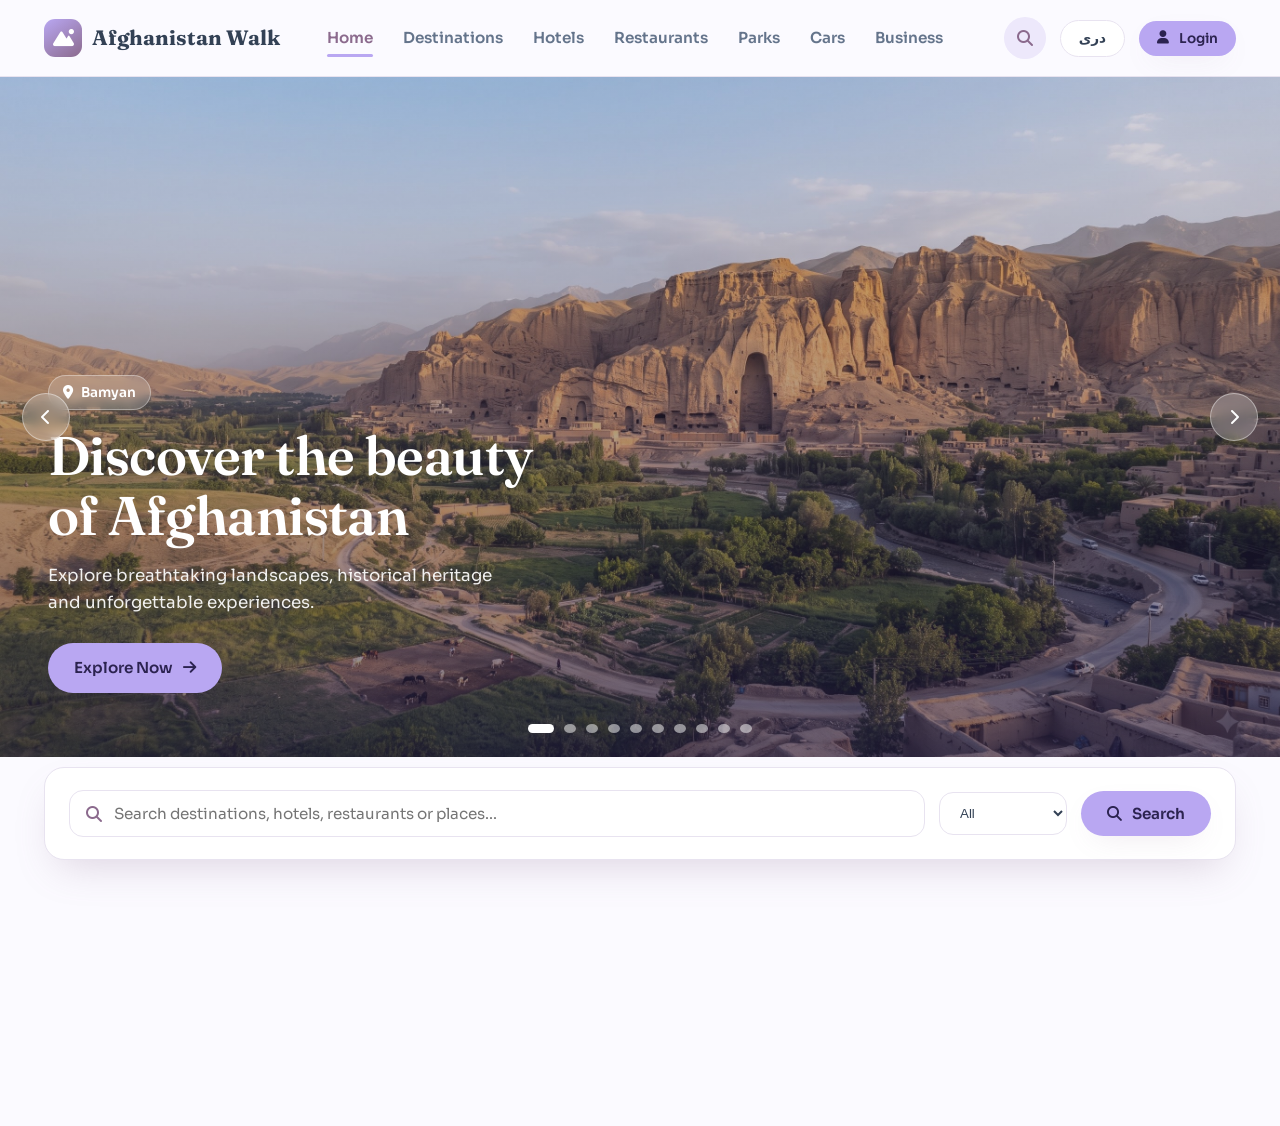
==== index.html @ 7107b3b7 "Add quick search section and styles for enhanced user experience" ====
<!DOCTYPE html>
<html lang="en">

<head>
  <meta charset="UTF-8">
  <meta name="viewport" content="width=device-width, initial-scale=1.0">
  <title>Afghanistan Walk | Discover Afghanistan Tourism</title>
  <meta name="description"
    content="Discover Afghanistan's tourist destinations, hotels, restaurants, parks, transportation and travel experiences with Afghanistan Walk.">
  <meta property="og:title" content="Afghanistan Walk | Discover Afghanistan Tourism">

  <link rel="preconnect" href="https://fonts.googleapis.com">

  <link
    href="https://fonts.googleapis.com/css2?family=Fraunces:opsz,wght@9..144,500;9..144,600;9..144,700&family=Sora:wght@400;500;600;700&display=swap"
    rel="stylesheet">
  <link rel="stylesheet" href="https://cdnjs.cloudflare.com/ajax/libs/font-awesome/6.5.1/css/all.min.css">
  <link rel="stylesheet" href="css/style.css">
  <link rel="stylesheet" href="css/quickSearch.css">
</head>

<body>
  <header id="navbar">
    <nav class="navbar">
      <div class="container">
        <a href="#hero-slider" class="brand"><span class="brand-mark"><i class="fa-solid fa-mountain-sun"></i></span>
          Afghanistan Walk</a>

        <ul class="nav-links">
          <li><a href="#hero-slider" class="active" data-i18n="nav_home">Home</a></li>
          <li><a href="destinations.html" data-i18n="nav_destinations">Destinations</a></li>
          <li><a href="#hotels" data-i18n="nav_hotels">Hotels</a></li>
          <li><a href="restaurants.html" data-i18n="nav_restaurants">Restaurants</a></li>
          <li><a href="parks.html" data-i18n="nav_parks">Parks</a></li>
          <li><a href="#cars" data-i18n="nav_cars">Cars</a></li>
          <li><a href="#business-registration" data-i18n="nav_business">Business</a></li>
        </ul>

        <div class="nav-actions">
          <div class="nav-search" data-nav-search>
            <div class="nav-search-field">
              <i class="fa-solid fa-magnifying-glass"></i>
              <input type="search" data-i18n-placeholder="search_placeholder"
                placeholder="Search destinations, hotels, restaurants or places...">
              <button class="nav-search-close" data-search-close aria-label="Close search"><i
                  class="fa-solid fa-xmark"></i></button>
            </div>
            <button class="icon-btn nav-search-icon-btn" data-search-open aria-label="Open search"><i
                class="fa-solid fa-magnifying-glass"></i></button>
          </div>

          <button class="btn btn-outline btn-sm" data-lang-toggle aria-label="Switch language">دری</button>

          <button class="btn btn-primary btn-sm login-btn" data-open-modal="login-modal"><i
              class="fa-solid fa-user"></i> <span data-i18n="login_btn">Login</span></button>

          <div class="user-chip" data-sidebar-toggle>
            <span class="avatar" data-user-avatar>B</span>
            <span data-user-name>Bashir</span>
            <i class="fa-solid fa-bars"></i>
          </div>

          <button class="icon-btn hamburger" id="mobile-menu-btn" aria-label="Open menu"><i
              class="fa-solid fa-bars"></i></button>
        </div>
      </div>
    </nav>

    <!-- Simple mobile nav panel -->
    <div id="mobile-menu" class="container" style="display:none;padding-bottom:16px;">
      <ul
        style="display:flex;flex-direction:column;gap:4px;background:var(--white);border:1px solid var(--border);border-radius:var(--radius-md);padding:10px;box-shadow:var(--shadow-soft);">
        <li><a href="#hero-slider" style="display:block;padding:10px 8px;font-weight:600;" data-i18n="nav_home">Home</a>
        </li>
        <li><a href="destinations.html" style="display:block;padding:10px 8px;font-weight:600;"
            data-i18n="nav_destinations">Destinations</a></li>
        <li><a href="#hotels" style="display:block;padding:10px 8px;font-weight:600;" data-i18n="nav_hotels">Hotels</a>
        </li>
        <li><a href="restaurants.html" style="display:block;padding:10px 8px;font-weight:600;"
            data-i18n="nav_restaurants">Restaurants</a></li>
        <li><a href="parks.html" style="display:block;padding:10px 8px;font-weight:600;" data-i18n="nav_parks">Parks</a>
        </li>
        <li><a href="#cars" style="display:block;padding:10px 8px;font-weight:600;" data-i18n="nav_cars">Cars</a></li>
        <li><a href="#business-registration" style="display:block;padding:10px 8px;font-weight:600;"
            data-i18n="nav_business">Business</a></li>
      </ul>
    </div>
  </header>
<div id="sidebar-mount"></div>
<button class="sidebar-toggle" data-sidebar-toggle aria-label="Open dashboard menu"><i class="fa-solid fa-bars"></i></button>

  <main>
    <!-- Hero Slider -->
    <section id="hero-slider" class="hero-slider" data-hero-slider aria-roledescription="carousel"
      aria-label="Afghanistan destinations">
      <div class="slider-track">

        <div class="slide is-active">
          <img src="assets/images/banner1.jpeg" alt="Bamyan valley and cliffs">
          <div class="slide-overlay"></div>
          <div class="slide-content">
            <span class="slide-location"><i class="fa-solid fa-location-dot"></i> <span
                data-i18n="slide_bamyan_loc">Bamyan</span></span>
            <h1 data-i18n="slide_bamyan_title">Discover the beauty of Afghanistan</h1>
            <p data-i18n="slide_bamyan_desc">Explore breathtaking landscapes, historical heritage and unforgettable
              experiences.</p>
            <a href="destinations.html" class="btn btn-primary"><span data-i18n="explore_now">Explore Now</span> <i
                class="fa-solid fa-arrow-right"></i></a>
          </div>
        </div>

        <div class="slide">
          <img src="assets/images/banner2.jpeg" alt="Band-e Amir lakes">
          <div class="slide-overlay"></div>
          <div class="slide-content">
            <span class="slide-location"><i class="fa-solid fa-location-dot"></i> <span
                data-i18n="slide_bandeamir_loc">Band-e Amir</span></span>
            <h1 data-i18n="slide_bandeamir_title">Turquoise lakes carved by nature</h1>
            <p data-i18n="slide_bandeamir_desc">Afghanistan's first national park, a chain of high-altitude lakes unlike
              anywhere else.</p>
            <a href="destinations.html" class="btn btn-primary"><span data-i18n="explore_now">Explore Now</span> <i
                class="fa-solid fa-arrow-right"></i></a>
          </div>
        </div>

        <div class="slide">
          <img src="assets/images/banner3.jpeg" alt="Panjshir valley">
          <div class="slide-overlay"></div>
          <div class="slide-content">
            <span class="slide-location"><i class="fa-solid fa-location-dot"></i> <span
                data-i18n="slide_panjshir_loc">Panjshir</span></span>
            <h1 data-i18n="slide_panjshir_title">Valleys carved between the peaks</h1>
            <p data-i18n="slide_panjshir_desc">Orchards, rivers and mountain villages beneath the Hindu Kush.</p>
            <a href="destinations.html" class="btn btn-primary"><span data-i18n="explore_now">Explore Now</span> <i
                class="fa-solid fa-arrow-right"></i></a>
          </div>
        </div>

        <div class="slide">
          <img src="https://picsum.photos/seed/slide-herat/1600/900" alt="Herat citadel">
          <div class="slide-overlay"></div>
          <div class="slide-content">
            <span class="slide-location"><i class="fa-solid fa-location-dot"></i> <span
                data-i18n="slide_herat_loc">Herat</span></span>
            <h1 data-i18n="slide_herat_title">Walk through 2,000 years of history</h1>
            <p data-i18n="slide_herat_desc">The Herat Citadel and old city streets tell stories of empires past.</p>
            <a href="destinations.html" class="btn btn-primary"><span data-i18n="explore_now">Explore Now</span> <i
                class="fa-solid fa-arrow-right"></i></a>
          </div>
        </div>

        <div class="slide">
          <img src="https://picsum.photos/seed/slide-balkh/1600/900" alt="Balkh landmarks">
          <div class="slide-overlay"></div>
          <div class="slide-content">
            <span class="slide-location"><i class="fa-solid fa-location-dot"></i> <span
                data-i18n="slide_balkh_loc">Balkh</span></span>
            <h1 data-i18n="slide_balkh_title">The mother of all cities</h1>
            <p data-i18n="slide_balkh_desc">Ancient ruins and the turquoise-tiled shrine of Mazar-i-Sharif.</p>
            <a href="destinations.html" class="btn btn-primary"><span data-i18n="explore_now">Explore Now</span> <i
                class="fa-solid fa-arrow-right"></i></a>
          </div>
        </div>

        <div class="slide">
          <img src="https://picsum.photos/seed/slide-wakhan/1600/900" alt="Wakhan corridor">
          <div class="slide-overlay"></div>
          <div class="slide-content">
            <span class="slide-location"><i class="fa-solid fa-location-dot"></i> <span
                data-i18n="slide_wakhan_loc">Wakhan</span></span>
            <h1 data-i18n="slide_wakhan_title">A frontier at the roof of the world</h1>
            <p data-i18n="slide_wakhan_desc">High-altitude wilderness, nomadic herders and glacier-fed rivers.</p>
            <a href="destinations.html" class="btn btn-primary"><span data-i18n="explore_now">Explore Now</span> <i
                class="fa-solid fa-arrow-right"></i></a>
          </div>
        </div>

        <div class="slide">
          <img src="https://picsum.photos/seed/slide-nuristan/1600/900" alt="Nuristan highlands">
          <div class="slide-overlay"></div>
          <div class="slide-content">
            <span class="slide-location"><i class="fa-solid fa-location-dot"></i> <span
                data-i18n="slide_nuristan_loc">Nuristan</span></span>
            <h1 data-i18n="slide_nuristan_title">Forested valleys, rarely seen</h1>
            <p data-i18n="slide_nuristan_desc">Carved wooden villages tucked into some of the country's greenest
              terrain.</p>
            <a href="destinations.html" class="btn btn-primary"><span data-i18n="explore_now">Explore Now</span> <i
                class="fa-solid fa-arrow-right"></i></a>
          </div>
        </div>

        <div class="slide">
          <img src="https://picsum.photos/seed/slide-badakhshan/1600/900" alt="Badakhshan mountains">
          <div class="slide-overlay"></div>
          <div class="slide-content">
            <span class="slide-location"><i class="fa-solid fa-location-dot"></i> <span
                data-i18n="slide_badakhshan_loc">Badakhshan</span></span>
            <h1 data-i18n="slide_badakhshan_title">Where the Pamir mountains begin</h1>
            <p data-i18n="slide_badakhshan_desc">Remote peaks, lapis mines and some of Central Asia's highest passes.
            </p>
            <a href="destinations.html" class="btn btn-primary"><span data-i18n="explore_now">Explore Now</span> <i
                class="fa-solid fa-arrow-right"></i></a>
          </div>
        </div>

        <div class="slide">
          <img src="https://picsum.photos/seed/slide-kabul/1600/900" alt="Kabul cityscape">
          <div class="slide-overlay"></div>
          <div class="slide-content">
            <span class="slide-location"><i class="fa-solid fa-location-dot"></i> <span
                data-i18n="slide_kabul_loc">Kabul</span></span>
            <h1 data-i18n="slide_kabul_title">A capital of markets and mountains</h1>
            <p data-i18n="slide_kabul_desc">Historic gardens, bustling bazaars and a skyline framed by peaks.</p>
            <a href="destinations.html" class="btn btn-primary"><span data-i18n="explore_now">Explore Now</span> <i
                class="fa-solid fa-arrow-right"></i></a>
          </div>
        </div>

        <div class="slide">
          <img src="https://picsum.photos/seed/slide-ghazni/1600/900" alt="Ghazni minarets">
          <div class="slide-overlay"></div>
          <div class="slide-content">
            <span class="slide-location"><i class="fa-solid fa-location-dot"></i> <span
                data-i18n="slide_ghazni_loc">Ghazni</span></span>
            <h1 data-i18n="slide_ghazni_title">Twin minarets of a former empire</h1>
            <p data-i18n="slide_ghazni_desc">Once a capital of learning and trade along the old Silk Road.</p>
            <a href="destinations.html" class="btn btn-primary"><span data-i18n="explore_now">Explore Now</span> <i
                class="fa-solid fa-arrow-right"></i></a>
          </div>
        </div>

      </div>

      <div class="slider-controls">
        <button class="slider-arrow" data-slide-prev aria-label="Previous slide"><i
            class="fa-solid fa-chevron-left"></i></button>
        <button class="slider-arrow" data-slide-next aria-label="Next slide"><i
            class="fa-solid fa-chevron-right"></i></button>
      </div>
      <div class="slider-dots"></div>
    </section>

    <section class="quick-search" id="quick-search">
      <div class="container">
        <form class="quick-search-panel" id="quick-search-form">
          <div class="qs-input">
            <i class="fa-solid fa-magnifying-glass"></i>
          <input type="text" name="q" data-i18n-placeholder="qs_placeholder" placeholder="Search destinations, hotels, restaurants or places...">

          </div>
          <select name="category" id="qs-select" class="qs-select">
            <option value="all" data-i18n="qs_details">All</option>
            <option value="destination" data-i18n="qs_details">Destinations</option>
            <option value="hotel" data-i18n="qs_details">Hotels</option>
            <option value="all" data-i18n="qs_details">All</option>
          </select>

          <button class="btn btn-primary" type="submit"><i class="fa-solid fa-magnifying-glass"></i> <span data-i18n="qs_search">Search</span></button>


        </form>
      </div>
    </section>

    <br>
    <br>
    <br>
    <br>
    <br>
    <br>
    <br>
    <br>
    <br>
    <br>




  </main>





</body>
<script src="js/slider.js"></script>
</html>
---- css/style.css ----
:root {
  /* Palette */
  --primary-lavender: #B9A7F2;
  --light-lavender: #EDE8FB;
  --soft-purple: #D9D1F7;
  --cream: #FFF4D6;
  --light-beige: #F8F1E5;
  --soft-plum: #8B6A8D;
  --very-light-plum: #F4ECF5;
  --soft-mint: #EAF7F1;
  --soft-sky: #EAF6FB;
  --white: #FFFFFF;
  --bg-main: #FBFAFF;
  --bg-card: #FFFFFF;
  --text-main: #334155;
  --text-secondary: #64748B;
  --border: #E8E3F0;

  /* Derived */
  --shadow-soft: 0 10px 30px -12px rgba(139, 106, 141, 0.18);
  --shadow-hover: 0 18px 40px -14px rgba(139, 106, 141, 0.28);
  --radius-lg: 20px;
  --radius-md: 14px;
  --radius-sm: 10px;
  --radius-pill: 999px;

  /* Type */
  --font-display: "Fraunces", "Iowan Old Style", Georgia, serif;
  --font-body: "Sora", "Segoe UI", system-ui, sans-serif;

  --container: 1240px;
}

/* -------------------- Reset & base -------------------- */
*,
*::before,
*::after {
  box-sizing: border-box;
}

html {
  scroll-behavior: smooth;
}

body {
  margin: 0;
  font-family: var(--font-body);
  background: var(--bg-main);
  color: var(--text-main);
  line-height: 1.6;
  -webkit-font-smoothing: antialiased;
  overflow-x: hidden;
}

img {
  max-width: 100%;
  display: block;
}

a {
  color: inherit;
  text-decoration: none;
}

ul {
  list-style: none;
  margin: 0;
  padding: 0;
}

button {
  font-family: inherit;
  cursor: pointer;
  border: none;
  background: none;
}

input {
  font-family: inherit;
}

h1,
h2,
h3,
h4 {
  font-family: var(--font-display);
  font-weight: 600;
  color: var(--text-main);
  margin: 0;
  letter-spacing: -0.01em;
}

.container {
  width: 100%;
  max-width: var(--container);
  margin: 0 auto;
  padding: 0 24px;
}

:focus-visible {
  outline: 3px solid var(--primary-lavender);
  outline-offset: 2px;
}

/* -------------------- Section shell -------------------- */
.section {
  padding: 88px 0;
}

.section--white {
  background: var(--white);
}

.section--lavender {
  background: var(--light-lavender);
}

.section--cream {
  background: var(--light-beige);
}

.section--mint {
  background: var(--soft-mint);
}

.section--sky {
  background: var(--soft-sky);
}

.section--plum {
  background: var(--very-light-plum);
}

.section-head {
  max-width: 640px;
  margin: 0 0 44px;
}

.section-eyebrow {
  display: inline-flex;
  align-items: center;
  gap: 8px;
  color: var(--soft-plum);
  font-weight: 600;
  font-size: 0.95rem;
  margin-bottom: 10px;
}

.section-head h2 {
  font-size: clamp(1.8rem, 3vw, 2.6rem);
  line-height: 1.15;
}

.section-head p {
  margin-top: 14px;
  color: var(--text-secondary);
  font-size: 1.05rem;
}

.section-foot {
  margin-top: 36px;
  display: flex;
  justify-content: center;
}

/* -------------------- Buttons -------------------- */
.btn {
  display: inline-flex;
  align-items: center;
  gap: 10px;
  padding: 13px 26px;
  border-radius: var(--radius-pill);
  font-weight: 600;
  font-size: 0.95rem;
  transition: transform 0.2s ease, box-shadow 0.2s ease, background 0.2s ease;
  white-space: nowrap;
}

.btn-primary {
  background: var(--primary-lavender);
  color: #2C2350;
  box-shadow: var(--shadow-soft);
}

.btn-primary:hover {
  background: #a892ef;
  box-shadow: var(--shadow-hover);
  transform: translateY(-2px);
}

.btn-secondary {
  background: var(--soft-plum);
  color: var(--white);
  box-shadow: var(--shadow-soft);
}

.btn-secondary:hover {
  background: #7a5c7c;
  transform: translateY(-2px);
}

.btn-outline {
  background: var(--white);
  color: var(--text-main);
  border: 1.5px solid var(--border);
}

.btn-outline:hover {
  border-color: var(--primary-lavender);
  color: var(--soft-plum);
}

.btn-cream {
  background: var(--cream);
  color: #6b4b12;
}

.btn-cream:hover {
  background: #ffe9ad;
  transform: translateY(-2px);
}

.btn-sm {
  padding: 9px 18px;
  font-size: 0.85rem;
}

.btn-block {
  width: 100%;
  justify-content: center;
}

/* -------------------- Navbar -------------------- */
.navbar {
  position: sticky;
  top: 0;
  z-index: 500;
  background: rgba(251, 250, 255, 0.88);
  backdrop-filter: blur(10px);
  border-bottom: 1px solid var(--border);
}

.navbar .container {
  display: flex;
  align-items: center;
  justify-content: space-between;
  height: 76px;
  gap: 20px;
}

.brand {
  display: flex;
  align-items: center;
  gap: 10px;
  font-family: var(--font-display);
  font-size: 1.3rem;
  font-weight: 700;
  color: var(--text-main);
  flex-shrink: 0;
}

.brand-mark {
  width: 38px;
  height: 38px;
  border-radius: 11px;
  background: linear-gradient(145deg, var(--primary-lavender), var(--soft-plum));
  display: flex;
  align-items: center;
  justify-content: center;
  color: white;
  font-size: 1.05rem;
}

.nav-links {
  display: flex;
  align-items: center;
  gap: 30px;
  font-weight: 600;
  font-size: 0.95rem;
}

.nav-links a {
  color: var(--text-secondary);
  position: relative;
  padding: 6px 0;
  transition: color 0.2s ease;
}

.nav-links a:hover,
.nav-links a.active {
  color: var(--soft-plum);
}

.nav-links a.active::after {
  content: "";
  position: absolute;
  left: 0;
  right: 0;
  bottom: -4px;
  height: 3px;
  border-radius: var(--radius-pill);
  background: var(--primary-lavender);
}

.nav-actions {
  display: flex;
  align-items: center;
  gap: 14px;
  flex-shrink: 0;
}

.icon-btn {
  width: 42px;
  height: 42px;
  border-radius: var(--radius-pill);
  display: flex;
  align-items: center;
  justify-content: center;
  background: var(--light-lavender);
  color: var(--soft-plum);
  font-size: 1rem;
  transition: background 0.2s ease, transform 0.2s ease;
}

.icon-btn:hover {
  background: var(--soft-purple);
  transform: translateY(-1px);
}

.hamburger {
  display: none;
}

/* Navbar search — icon first, expands after click */
.nav-search {
  display: flex;
  align-items: center;
  position: relative;
}

.nav-search-field {
  display: flex;
  align-items: center;
  gap: 10px;
  width: 0;
  opacity: 0;
  overflow: hidden;
  background: var(--white);
  border: 1.5px solid var(--border);
  border-radius: var(--radius-pill);
  padding: 0 6px;
  transition: width 0.32s ease, opacity 0.25s ease, padding 0.32s ease;
}

.nav-search.is-open .nav-search-field {
  width: min(340px, 46vw);
  opacity: 1;
  padding: 0 8px 0 16px;
  margin-right: 8px;
}

.nav-search.is-open .nav-search-icon-btn {
  display: none;
}

.nav-search-field i.fa-magnifying-glass {
  color: var(--soft-plum);
  font-size: 0.9rem;
}

.nav-search-field input {
  border: none;
  outline: none;
  background: transparent;
  flex: 1;
  min-width: 0;
  padding: 11px 0;
  font-size: 0.92rem;
  color: var(--text-main);
}

.nav-search-close {
  width: 30px;
  height: 30px;
  border-radius: 50%;
  display: flex;
  align-items: center;
  justify-content: center;
  color: var(--text-secondary);
  flex-shrink: 0;
}

.nav-search-close:hover {
  background: var(--light-lavender);
}

/* User chip (logged-in state) */
.user-chip {
  display: none;
  align-items: center;
  gap: 10px;
  padding: 6px 14px 6px 6px;
  border-radius: var(--radius-pill);
  background: var(--light-lavender);
  cursor: pointer;
}

.user-chip .avatar {
  width: 32px;
  height: 32px;
  border-radius: 50%;
  background: var(--primary-lavender);
  color: #2c2350;
  display: flex;
  align-items: center;
  justify-content: center;
  font-weight: 700;
  font-size: 0.85rem;
}

.user-chip span {
  font-weight: 600;
  font-size: 0.9rem;
}

body.is-logged-in .user-chip {
  display: flex;
}

body.is-logged-in .login-btn {
  display: none;
}

/* -------------------- Hero Slider -------------------- */
.hero-slider {
  position: relative;
  height: min(78vh, 680px);
  min-height: 460px;
  overflow: hidden;
}

.slider-track {
  position: relative;
  width: 100%;
  height: 100%;
}

.slide {
  position: absolute;
  inset: 0;
  opacity: 0;
  visibility: hidden;
  transition: opacity 0.9s ease;
}

.slide.is-active {
  opacity: 1;
  visibility: visible;
  z-index: 2;
}

.slide img {
  width: 100%;
  height: 100%;
  object-fit: cover;
}

.slide-overlay {
  position: absolute;
  inset: 0;
  background: linear-gradient(180deg, rgba(44, 35, 80, 0.15) 0%, rgba(44, 35, 80, 0.55) 100%);
}

.slide-content {
  position: absolute;
  left: 0;
  right: 0;
  bottom: 64px;
  padding: 0 48px;
  color: var(--white);
  max-width: 640px;
}

.slide-location {
  display: inline-flex;
  align-items: center;
  gap: 8px;
  background: rgba(255, 255, 255, 0.18);
  border: 1px solid rgba(255, 255, 255, 0.35);
  padding: 6px 14px;
  border-radius: var(--radius-pill);
  font-size: 0.85rem;
  font-weight: 600;
  margin-bottom: 16px;
  backdrop-filter: blur(4px);
}

.slide-content h1 {
  font-size: clamp(2rem, 4.4vw, 3.4rem);
  color: var(--white);
  line-height: 1.1;
  margin-bottom: 14px;
}

.slide-content p {
  font-size: 1.05rem;
  opacity: 0.92;
  margin-bottom: 26px;
  max-width: 480px;
}

.slider-controls {
  position: absolute;
  top: 50%;
  left: 0;
  right: 0;
  transform: translateY(-50%);
  display: flex;
  justify-content: space-between;
  padding: 0 22px;
  z-index: 5;
  pointer-events: none;
}

.slider-arrow {
  pointer-events: all;
  width: 48px;
  height: 48px;
  border-radius: 50%;
  background: rgba(255, 255, 255, 0.22);
  border: 1px solid rgba(255, 255, 255, 0.4);
  color: var(--white);
  display: flex;
  align-items: center;
  justify-content: center;
  font-size: 1rem;
  backdrop-filter: blur(6px);
  transition: background 0.2s ease;
}

.slider-arrow:hover {
  background: rgba(255, 255, 255, 0.4);
}

.slider-dots {
  position: absolute;
  bottom: 24px;
  left: 0;
  right: 0;
  display: flex;
  justify-content: center;
  gap: 10px;
  z-index: 5;
}

.slider-dot {
  width: 9px;
  height: 9px;
  border-radius: 50%;
  background: rgba(255, 255, 255, 0.5);
  transition: all 0.25s ease;
}

.slider-dot.is-active {
  background: var(--white);
  width: 26px;
  border-radius: var(--radius-pill);
}


.sidebar-toggle {
  position: fixed;
  top: 92px;
  left: 20px;
  z-index: 400;
  width: 46px;
  height: 46px;
  border-radius: 50%;
  background: var(--white);
  border: 1px solid var(--border);
  box-shadow: var(--shadow-soft);
  display: none;
  align-items: center;
  justify-content: center;
  color: var(--soft-plum);
}
---- css/quickSearch.css ----
.quick-search{
    margin: 10px;
    position: relative;
    z-index: 20;
}




.quick-search-panel{
    background-color: var(--white);
    border-radius: var(--radius-lg) ;
    box-shadow: var(--shadow-hover);
    padding: 22px 24px;
    display: grid;
    grid-template-columns: 1fr auto auto;
    gap: 14px;
    align-items: center;
    border: 1px solid var(--border);
}

.qs-input{
  display: flex;
  align-items: center;
  gap: 10px;
  border-radius: var(--radius-md);
  border: 1.5px solid var(--border);
  padding: 12px 16px;
}

.qs-input i{
  color: var(--soft-plum);
}

.qs-input input{
  border: none;
  outline: none;
  background: transparent;
  width: 100%;
  font-size: 0.95rem;
}

.qs-select{
  border: 1px solid var(--border);
  border-radius: var(--radius-md);
  padding: 12px 16px;
  background-color: var(--white);
  color: var(--text-main);
}
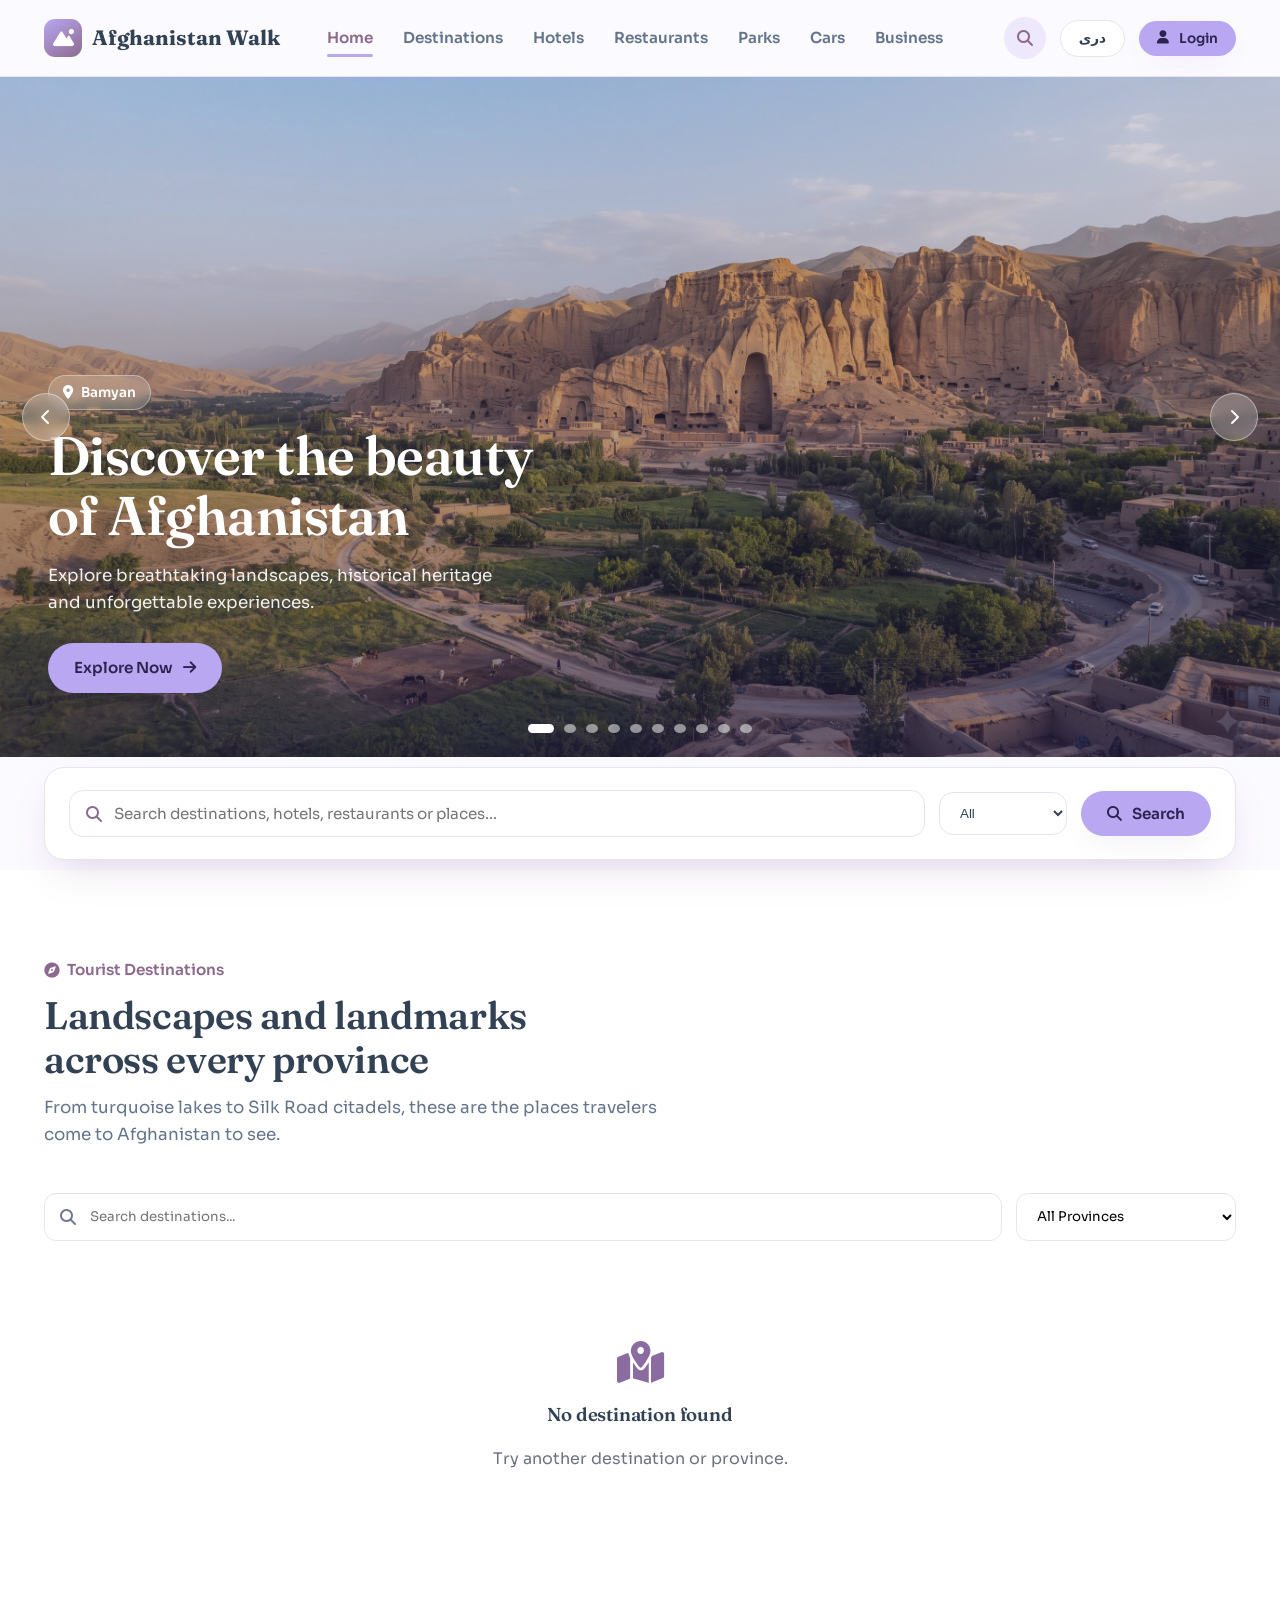
==== commit d42fa67e: "Add destination search functionality and styles for improved user experience" ====
--- a/index.html
+++ b/index.html
@@ -17,6 +17,7 @@
   <link rel="stylesheet" href="https://cdnjs.cloudflare.com/ajax/libs/font-awesome/6.5.1/css/all.min.css">
   <link rel="stylesheet" href="css/style.css">
   <link rel="stylesheet" href="css/quickSearch.css">
+  <link rel="stylesheet" href="css/destination.css">
 </head>
 
 <body>
@@ -86,8 +87,9 @@
       </ul>
     </div>
   </header>
-<div id="sidebar-mount"></div>
-<button class="sidebar-toggle" data-sidebar-toggle aria-label="Open dashboard menu"><i class="fa-solid fa-bars"></i></button>
+  <div id="sidebar-mount"></div>
+  <button class="sidebar-toggle" data-sidebar-toggle aria-label="Open dashboard menu"><i
+      class="fa-solid fa-bars"></i></button>
 
   <main>
     <!-- Hero Slider -->
@@ -245,7 +247,8 @@
         <form class="quick-search-panel" id="quick-search-form">
           <div class="qs-input">
             <i class="fa-solid fa-magnifying-glass"></i>
-          <input type="text" name="q" data-i18n-placeholder="qs_placeholder" placeholder="Search destinations, hotels, restaurants or places...">
+            <input type="text" name="q" data-i18n-placeholder="qs_placeholder"
+              placeholder="Search destinations, hotels, restaurants or places...">
 
           </div>
           <select name="category" id="qs-select" class="qs-select">
@@ -255,27 +258,66 @@
             <option value="all" data-i18n="qs_details">All</option>
           </select>
 
-          <button class="btn btn-primary" type="submit"><i class="fa-solid fa-magnifying-glass"></i> <span data-i18n="qs_search">Search</span></button>
+          <button class="btn btn-primary" type="submit"><i class="fa-solid fa-magnifying-glass"></i> <span
+              data-i18n="qs_search">Search</span></button>
 
 
         </form>
       </div>
     </section>
 
-    <br>
-    <br>
-    <br>
-    <br>
-    <br>
-    <br>
-    <br>
-    <br>
-    <br>
-    <br>
-
-
-
-
+    <section id="destinations" class="section section--white">
+      <div class="container">
+        <div class="section-head">
+          <div>
+            <span class="section-eyebrow">
+              <i class="fa-solid fa-compass"></i>
+              <span>Tourist Destinations</span>
+            </span>
+
+            <h2>Landscapes and landmarks<br>
+              across every province
+            </h2>
+
+            <p>
+              From turquoise lakes to Silk Road citadels,
+              these are the places travelers come to Afghanistan to see.
+            </p>
+          </div>
+        </div>
+
+        <div class="destination-toolbar">
+
+          <div class="destination-search">
+            <i class="fa-solid fa-magnifying-glass"></i>
+            <input type="search" id="destination-search" placeholder="Search destinations...">
+          </div>
+
+          <select id="province-filter">
+            <option value="all">All Provinces</option>
+          </select>
+
+        </div>
+
+        <div class="destination-grid" id="destinations-grid"></div>
+        <div class="destination-empty" id="destination-epmty" hidden>
+          <i class="fa-solid fa-map-location-dot"></i>
+          <h3>No Destination found</h3>
+          <p>Try another destination or province.</p>
+        </div>
+        <div class="pagination" id="destination-pagination"></div>
+
+
+        <div id="destination-empty" class="destination-empty" hidden>
+          <i class="fa-solid fa-map-location-dot"></i>
+          <h3>No destination found</h3>
+          <p>Try another destination or province.</p>
+        </div>
+
+
+
+      </div>
+    </section>
   </main>
 
 
@@ -284,4 +326,6 @@
 
 </body>
 <script src="js/slider.js"></script>
+<script src="js/destination.js"></script>
+
 </html>
--- a/css/quickSearch.css
+++ b/css/quickSearch.css
@@ -3,10 +3,6 @@
     position: relative;
     z-index: 20;
 }
-
-
-
-
 .quick-search-panel{
     background-color: var(--white);
     border-radius: var(--radius-lg) ;
@@ -18,7 +14,6 @@
     align-items: center;
     border: 1px solid var(--border);
 }
-
 .qs-input{
   display: flex;
   align-items: center;
@@ -27,11 +22,9 @@
   border: 1.5px solid var(--border);
   padding: 12px 16px;
 }
-
 .qs-input i{
   color: var(--soft-plum);
 }
-
 .qs-input input{
   border: none;
   outline: none;
@@ -39,7 +32,6 @@
   width: 100%;
   font-size: 0.95rem;
 }
-
 .qs-select{
   border: 1px solid var(--border);
   border-radius: var(--radius-md);
--- a/css/destination.css
+++ b/css/destination.css
@@ -0,0 +1,331 @@
+.destination-toolbar{
+    display: flex;
+    gap: 14px;
+    margin: 30px 0;
+    align-items: center;
+}
+
+.destination-search {
+  position: relative;
+  flex: 1;
+}
+
+.destination-search i {
+  position: absolute;
+  left: 16px;
+  top: 50%;
+  transform: translateY(-50%);
+  color: #6f7890;
+}
+
+.destination-search input,
+#province-filter {
+  width: 100%;
+  height: 48px;
+  border: 1px solid #e5e7ef;
+  border-radius: 12px;
+  background: #fff;
+  padding: 0 16px;
+  font-family: inherit;
+  outline: none;
+}
+
+.destination-search input {
+  padding-left: 45px;
+}
+
+
+
+.destination-search input:focus,
+#province-filter:focus {
+  border-color: #8d6ca8;
+  box-shadow: 0 0 0 3px rgba(141, 108, 168, 0.1);
+}
+
+#province-filter {
+  width: 220px;
+}
+
+
+.destinations-grid {
+  display: grid;
+  grid-template-columns: repeat(4, minmax(0, 1fr));
+  gap: 24px;
+}
+
+
+.destination-card {
+  overflow: hidden;
+  background: #fff;
+  border: 1px solid #e6e3ec;
+  border-radius: 20px;
+  box-shadow: 0 8px 25px rgba(40, 35, 55, 0.06);
+  transition: transform 0.3s ease,
+              box-shadow 0.3s ease;
+}
+
+.destination-card:hover {
+  transform: translateY(-6px);
+  box-shadow: 0 18px 35px rgba(40, 35, 55, 0.12);
+}
+
+
+.destination-image {
+  position: relative;
+  height: 195px;
+  overflow: hidden;
+}
+
+.destination-image img {
+  width: 100%;
+  height: 100%;
+  object-fit: cover;
+  display: block;
+  transition: transform 0.5s ease;
+}
+
+.destination-card:hover .destination-image img {
+  transform: scale(1.06);
+}
+
+
+.province-badge {
+  position: absolute;
+  top: 13px;
+  left: 13px;
+
+  display: inline-flex;
+  align-items: center;
+  gap: 6px;
+
+  padding: 7px 11px;
+
+  background: rgba(255, 255, 255, 0.95);
+  border-radius: 30px;
+
+  font-size: 12px;
+  font-weight: 600;
+
+  color: #76547f;
+
+  box-shadow: 0 4px 12px rgba(0, 0, 0, 0.08);
+}
+
+
+.favorite-btn {
+  position: absolute;
+  right: 13px;
+  top: 13px;
+
+  width: 34px;
+  height: 34px;
+
+  border: none;
+  border-radius: 50%;
+
+  background: rgba(255, 255, 255, 0.95);
+
+  display: flex;
+  align-items: center;
+  justify-content: center;
+
+  cursor: pointer;
+
+  color: #76547f;
+
+  transition: all 0.25s ease;
+}
+
+.favorite-btn:hover {
+  transform: scale(1.1);
+}
+
+.favorite-btn.is-favorite {
+  color: #d14f75;
+}
+
+
+.destination-content {
+  padding: 18px;
+}
+
+
+.destination-type {
+  display: flex;
+  align-items: center;
+  gap: 7px;
+
+  color: #667994;
+
+  font-size: 13px;
+  margin-bottom: 10px;
+}
+
+.destination-type i {
+  font-size: 11px;
+}
+
+
+.destination-content h3 {
+  margin: 0 0 12px;
+
+  font-family: "Fraunces", serif;
+
+  font-size: 19px;
+  line-height: 1.3;
+
+  color: #243957;
+}
+
+
+.destination-content p {
+  margin: 0;
+
+  min-height: 72px;
+
+  color: #62738d;
+
+  font-size: 13px;
+  line-height: 1.7;
+}
+
+
+.destination-rating {
+  display: flex;
+  align-items: center;
+  gap: 5px;
+
+  padding: 15px 0;
+
+  border-bottom: 1px solid #e8e5ed;
+
+  font-size: 12px;
+  color: #64748b;
+}
+
+.destination-rating span:first-child {
+  color: #e5a623;
+  font-weight: 600;
+}
+
+.destination-rating i {
+  margin-right: 3px;
+}
+
+.destination-footer {
+  display: flex;
+  justify-content: flex-end;
+
+  padding-top: 13px;
+}
+
+
+.explore-btn {
+  border: 1px solid #e5ddeb;
+
+  background: #fff;
+
+  color: #304667;
+
+  padding: 9px 18px;
+
+  border-radius: 25px;
+
+  font-weight: 600;
+
+  cursor: pointer;
+
+  transition: all 0.25s ease;
+}
+
+.explore-btn:hover {
+  background: #76547f;
+  color: #fff;
+  border-color: #76547f;
+}
+
+
+.destination-empty {
+  text-align: center;
+  padding: 60px 20px;
+}
+
+.destination-empty i {
+  font-size: 42px;
+  color: #8b6ca0;
+}
+
+.destination-empty h3 {
+  margin: 15px 0 5px;
+}
+
+.destination-empty p {
+  color: #6b7280;
+}
+.pagination {
+  display: flex;
+  justify-content: center;
+  align-items: center;
+  gap: 8px;
+  margin-top: 40px;
+}
+
+
+.pagination-btn {
+  width: 42px;
+  height: 42px;
+
+  border: 1px solid #e5ddeb;
+  border-radius: 10px;
+
+  background: #fff;
+
+  color: #344968;
+
+  font-family: inherit;
+  font-size: 14px;
+  font-weight: 600;
+
+  cursor: pointer;
+
+  display: flex;
+  align-items: center;
+  justify-content: center;
+
+  transition: all 0.25s ease;
+}
+
+
+.pagination-btn:hover:not(:disabled) {
+  background: #76547f;
+  color: #fff;
+  border-color: #76547f;
+}
+
+
+.pagination-btn.active {
+  background: #76547f;
+  color: #fff;
+  border-color: #76547f;
+}
+
+
+.pagination-btn:disabled {
+  opacity: 0.4;
+  cursor: not-allowed;
+}
+
+
+@media (max-width: 600px) {
+
+  .pagination {
+    gap: 5px;
+  }
+
+  .pagination-btn {
+    width: 36px;
+    height: 36px;
+    font-size: 13px;
+  }
+
+}
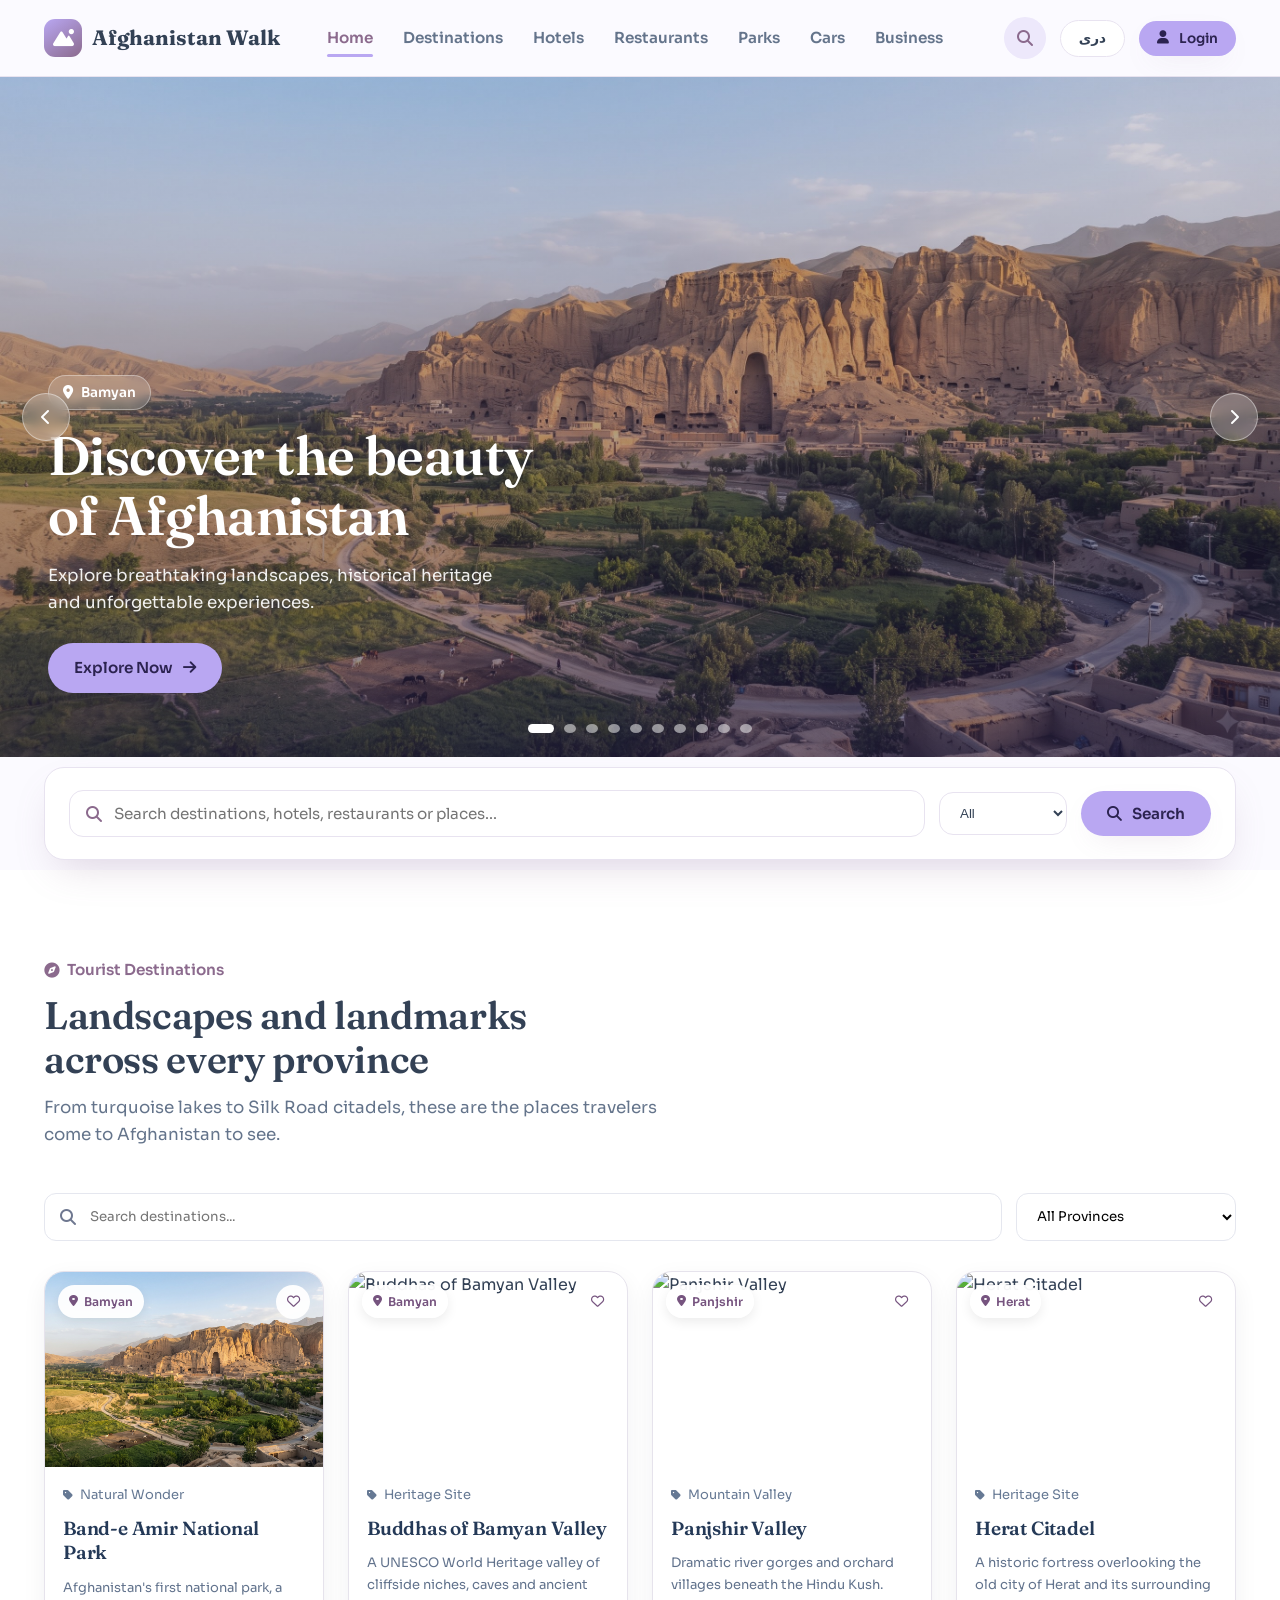
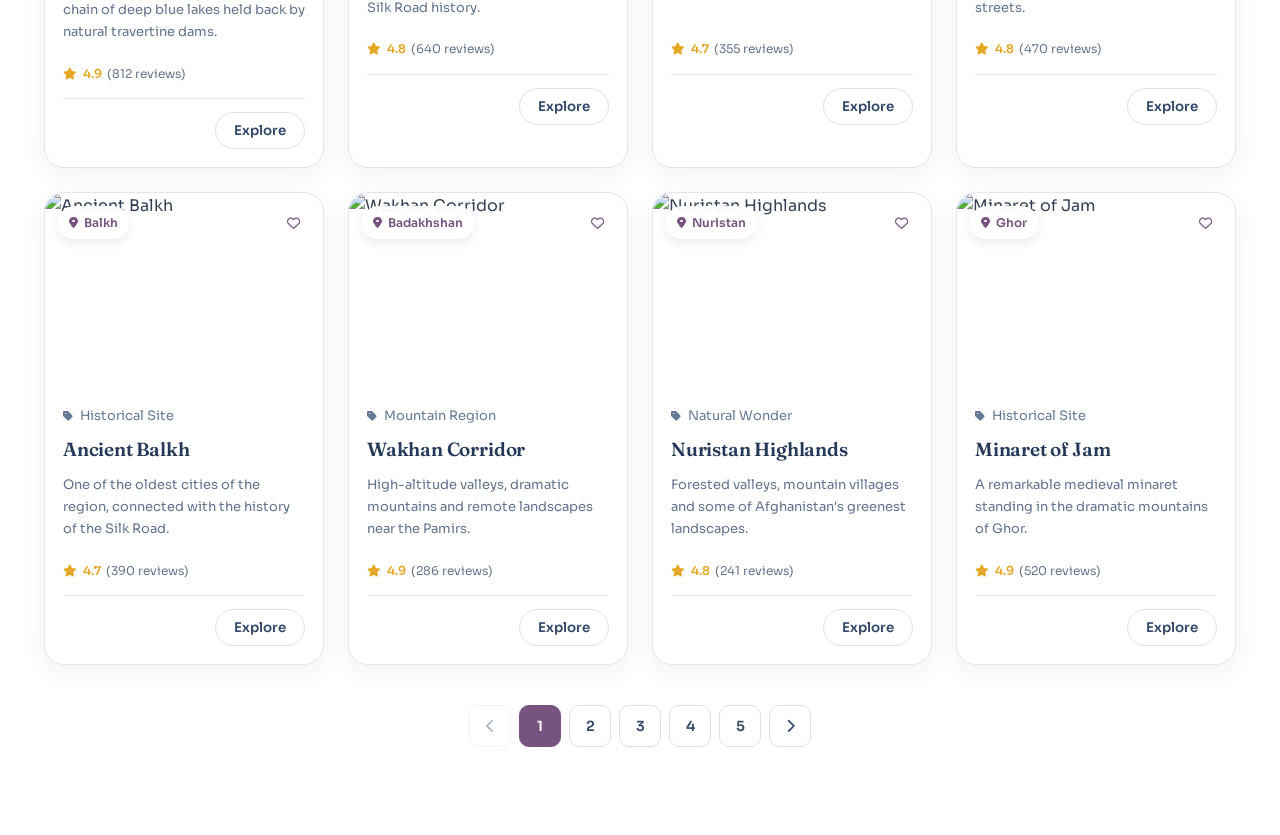
==== commit ab3a932a: "Add destination filtering functionality and improve card rendering" ====
--- a/index.html
+++ b/index.html
@@ -266,8 +266,10 @@
       </div>
     </section>
 
+    <!-- ============ DESTINATIONS ============ -->
     <section id="destinations" class="section section--white">
       <div class="container">
+
         <div class="section-head">
           <div>
             <span class="section-eyebrow">
@@ -286,6 +288,7 @@
           </div>
         </div>
 
+        <!-- Destination Filters -->
         <div class="destination-toolbar">
 
           <div class="destination-search">
@@ -299,23 +302,32 @@
 
         </div>
 
-        <div class="destination-grid" id="destinations-grid"></div>
-        <div class="destination-empty" id="destination-epmty" hidden>
+        <!-- Cards -->
+        <div class="destinations-grid" id="destinations-grid">
+        </div>
+
+        <div class="destinations-grid" id="destinations-grid">
+        </div>
+
+        <div class="destination-empty" id="destination-empty" hidden>
+
           <i class="fa-solid fa-map-location-dot"></i>
-          <h3>No Destination found</h3>
+
+          <h3>No destination found</h3>
+
           <p>Try another destination or province.</p>
-        </div>
-        <div class="pagination" id="destination-pagination"></div>
-
-
+
+        </div>
+
+        <div class="pagination" id="destination-pagination">
+        </div>
+        <!-- Empty Result -->
         <div id="destination-empty" class="destination-empty" hidden>
           <i class="fa-solid fa-map-location-dot"></i>
           <h3>No destination found</h3>
           <p>Try another destination or province.</p>
         </div>
 
-
-
       </div>
     </section>
   </main>
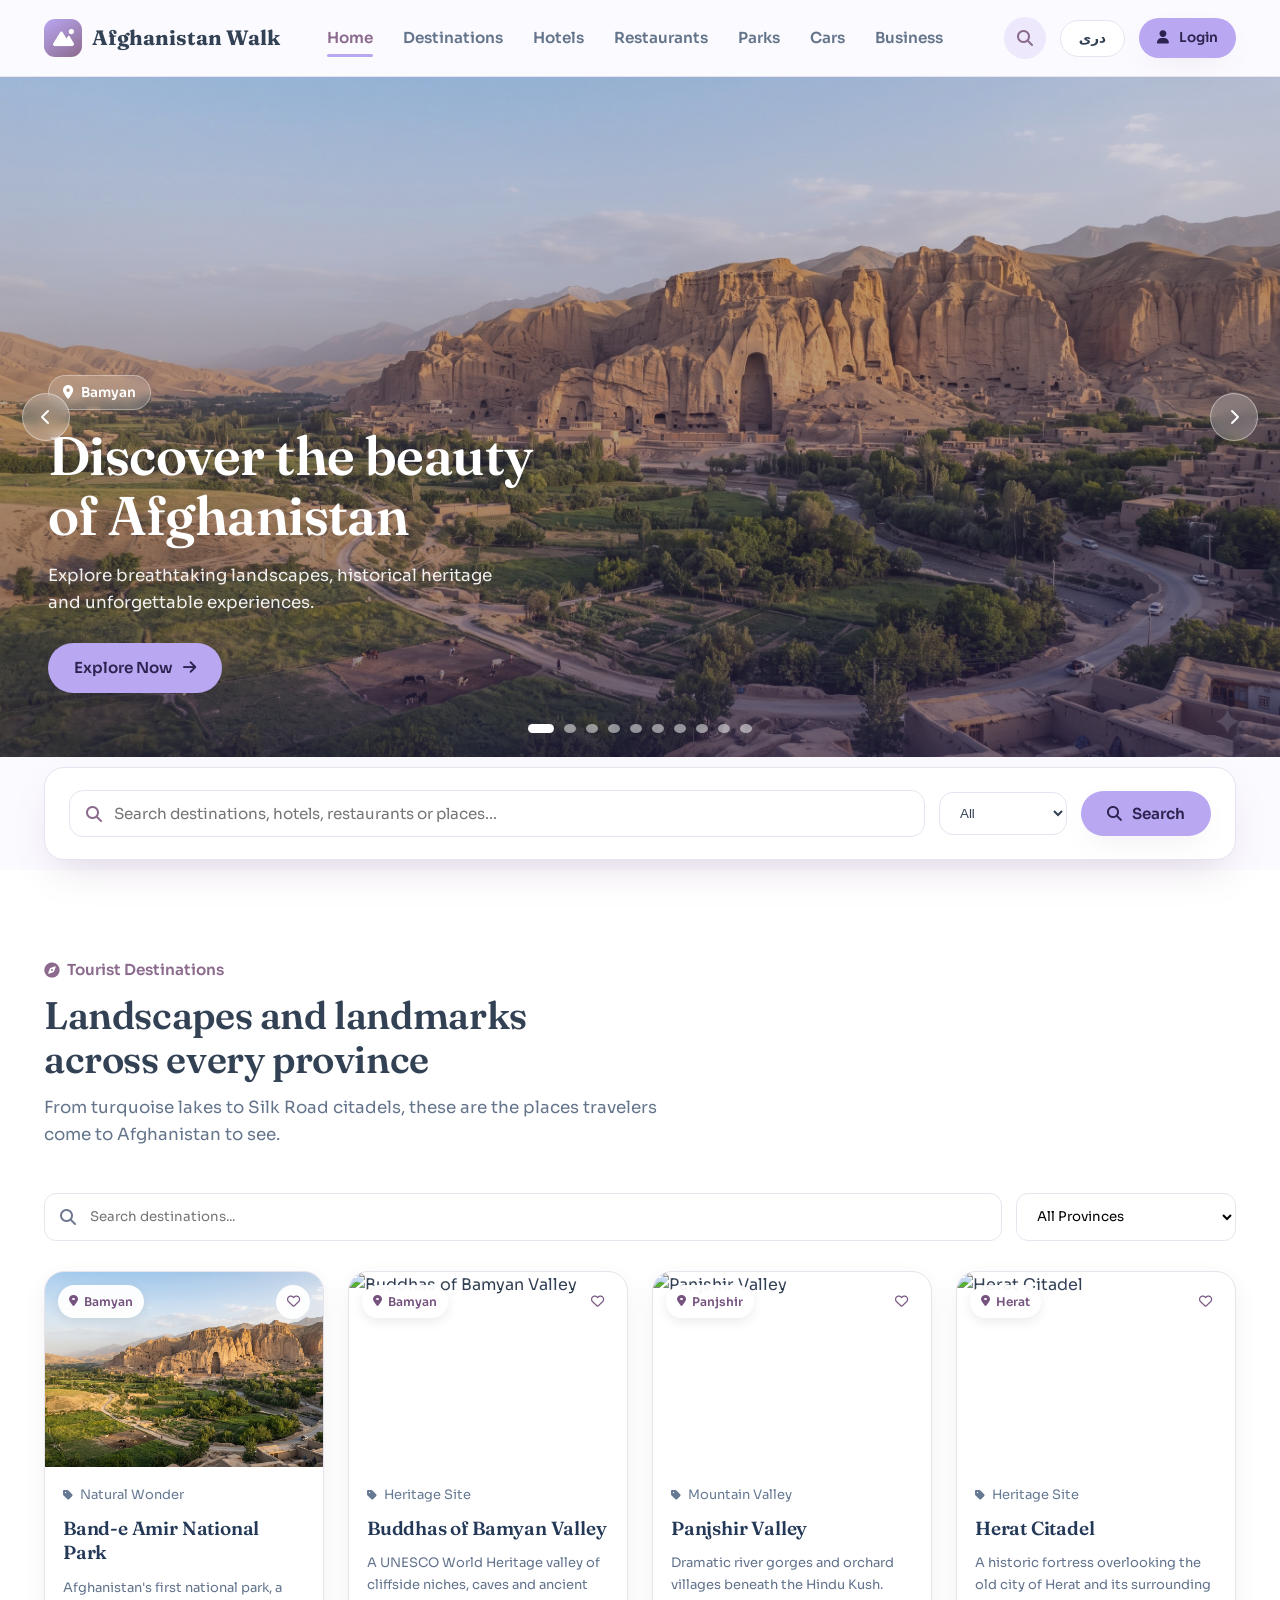
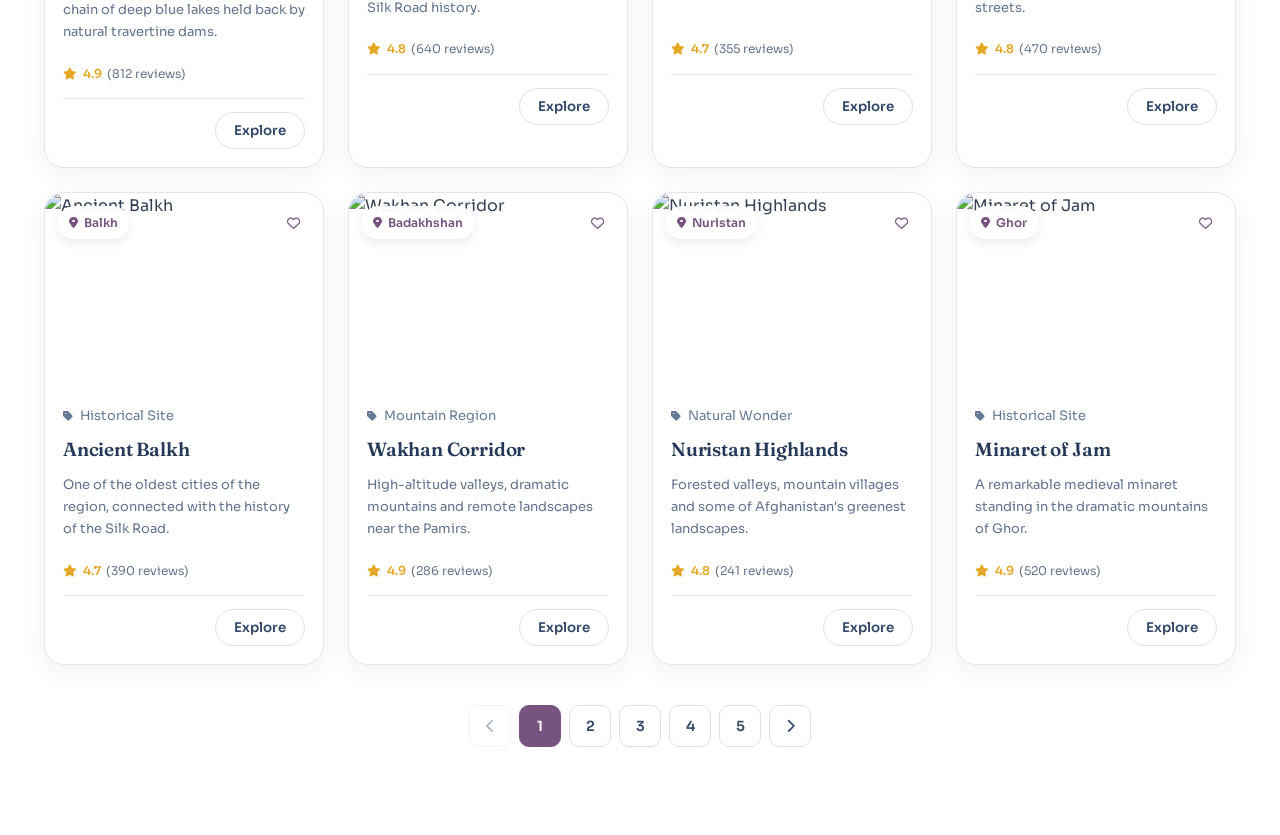
==== commit 173efb4d: "Refactor login and registration forms with improved structure and styling; add JavaScript functional" ====
--- a/index.html
+++ b/index.html
@@ -52,8 +52,9 @@
 
           <button class="btn btn-outline btn-sm" data-lang-toggle aria-label="Switch language">دری</button>
 
-          <button class="btn btn-primary btn-sm login-btn" data-open-modal="login-modal"><i
-              class="fa-solid fa-user"></i> <span data-i18n="login_btn">Login</span></button>
+          <a href="loginForm.html" class="btn btn-primary btn-sm login-btn" data-open-modal="login-modal"><i
+              class="fa-solid fa-user"></i> <span data-i18n="login_btn">Login</span>
+          </a>
 
           <div class="user-chip" data-sidebar-toggle>
             <span class="avatar" data-user-avatar>B</span>
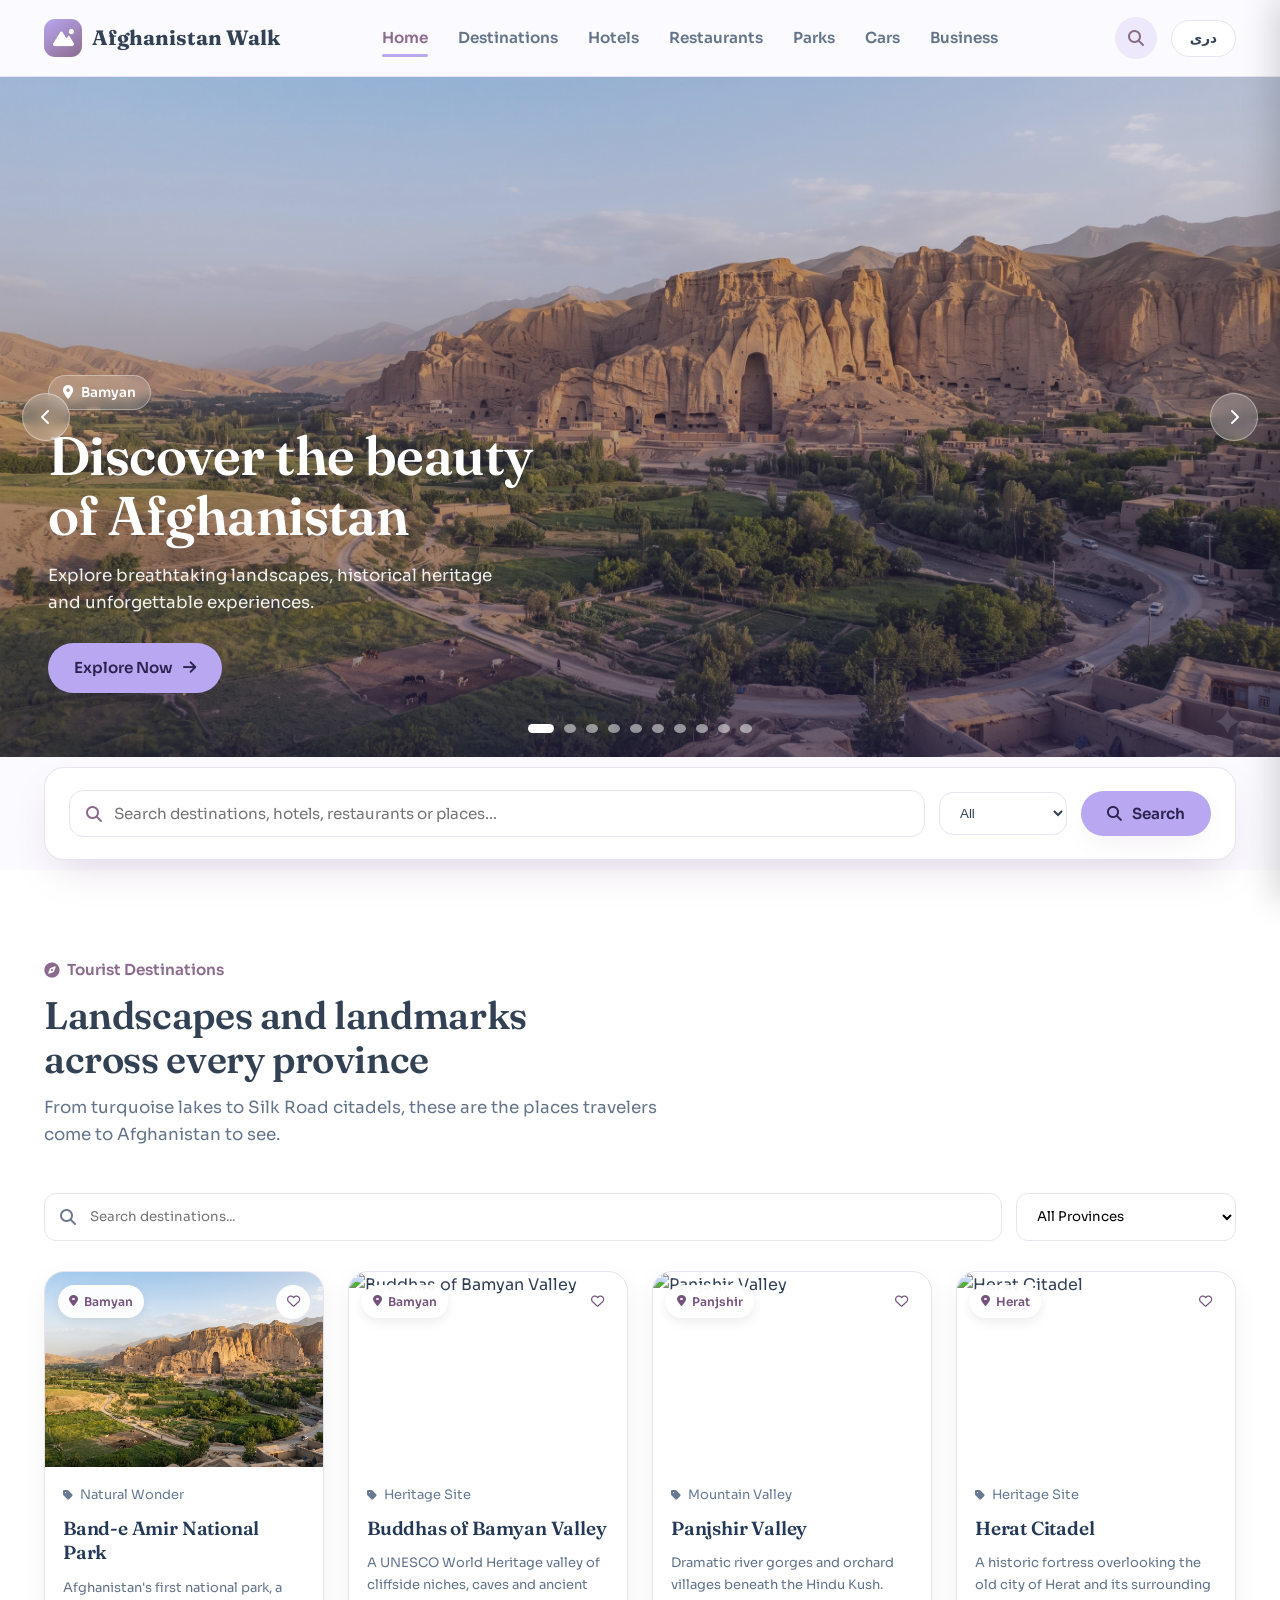
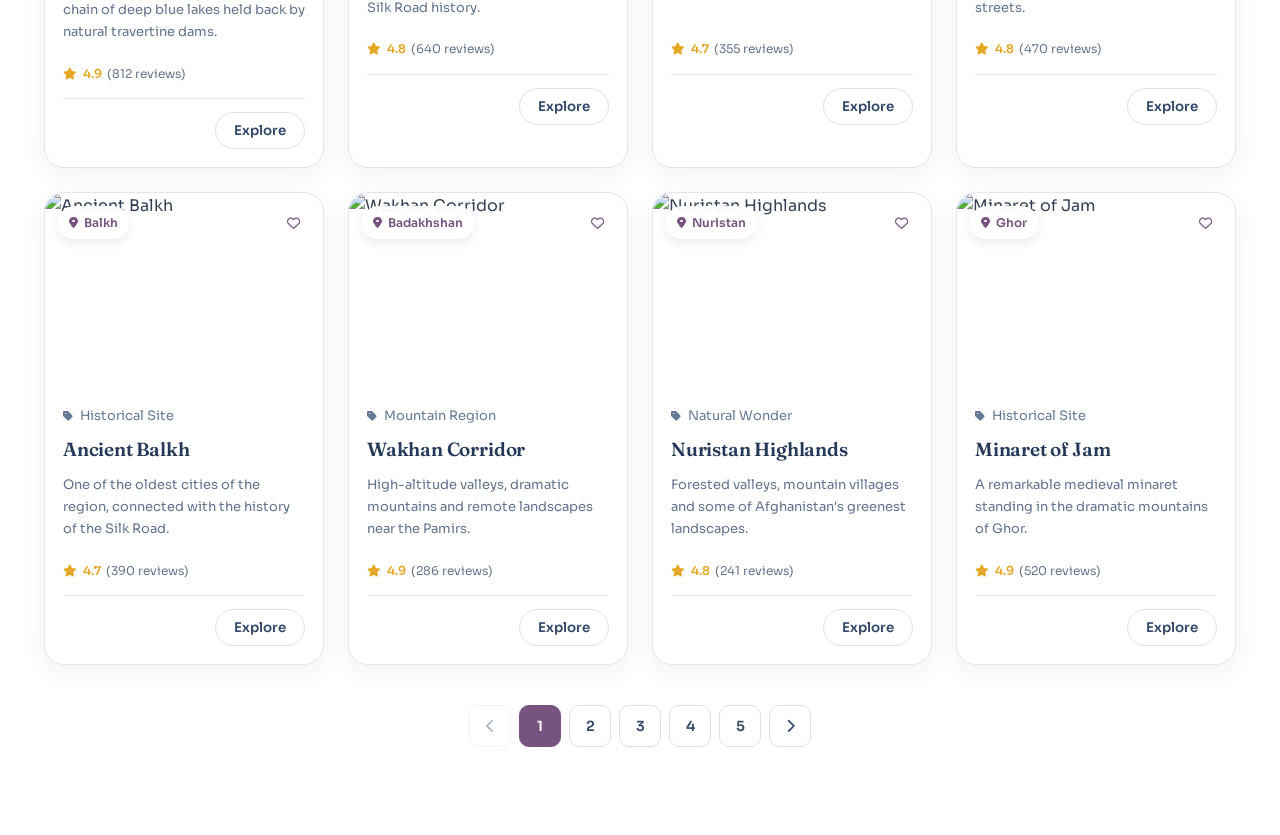
==== commit c623b700: "Refactor sidebar and login functionalities; improve error handling and user feedback in registration" ====
--- a/index.html
+++ b/index.html
@@ -18,6 +18,7 @@
   <link rel="stylesheet" href="css/style.css">
   <link rel="stylesheet" href="css/quickSearch.css">
   <link rel="stylesheet" href="css/destination.css">
+  <link rel="stylesheet" href="css/sitebar.css">
 </head>
 
 <body>
@@ -332,13 +333,10 @@
       </div>
     </section>
   </main>
-
-
-
-
-
 </body>
 <script src="js/slider.js"></script>
 <script src="js/destination.js"></script>
+<script src="js/login.js"></script>
+<script src="js/sidebar.js"></script>
 
 </html>
--- a/css/sitebar.css
+++ b/css/sitebar.css
@@ -0,0 +1,412 @@
+/* =========================
+   SIDEBAR OVERLAY
+========================= */
+
+#sidebar-overlay {
+
+    position: fixed;
+
+    inset: 0;
+
+    background: rgba(0, 0, 0, 0.45);
+
+    opacity: 0;
+
+    visibility: hidden;
+
+    transition: 0.3s ease;
+
+    z-index: 9998;
+
+}
+
+
+#sidebar-overlay.overlay-visible {
+
+    opacity: 1;
+
+    visibility: visible;
+
+}
+
+
+/* =========================
+   SIDEBAR
+========================= */
+
+#app-sidebar {
+
+    position: fixed;
+
+    top: 0;
+
+    right: 0;
+
+    width: 320px;
+
+    max-width: 90%;
+
+    height: 100vh;
+
+    background: #ffffff;
+
+    box-shadow:
+        -8px 0 30px rgba(0, 0, 0, 0.15);
+
+    z-index: 9999;
+
+    transform: translateX(100%);
+
+    transition:
+        transform 0.35s ease;
+
+    display: flex;
+
+    flex-direction: column;
+
+}
+
+
+/* =========================
+   SIDEBAR VISIBLE
+========================= */
+
+#app-sidebar.sidebar-visible {
+
+    transform: translateX(0);
+
+}
+
+
+/* =========================
+   CONTENT
+========================= */
+
+#app-sidebar .sidebar-content {
+
+    flex: 1;
+
+    overflow-y: auto;
+
+}
+
+
+/* =========================
+   BRAND
+========================= */
+
+#app-sidebar .sidebar-brand {
+
+    height: 70px;
+
+    padding: 0 20px;
+
+    display: flex;
+
+    align-items: center;
+
+    justify-content: space-between;
+
+    border-bottom: 1px solid #eeeeee;
+
+}
+
+
+#app-sidebar .sidebar-brand a {
+
+    text-decoration: none;
+
+    font-size: 20px;
+
+    font-weight: 700;
+
+    color: #222;
+
+}
+
+
+#app-sidebar #close-sidebar {
+
+    border: none;
+
+    background: transparent;
+
+    font-size: 20px;
+
+    cursor: pointer;
+
+    color: #555;
+
+}
+
+
+/* =========================
+   USER
+========================= */
+
+#app-sidebar .sidebar-header {
+
+    padding: 22px 20px;
+
+    display: flex;
+
+    gap: 14px;
+
+    border-bottom: 1px solid #eeeeee;
+
+}
+
+
+.sidebar-avatar {
+
+    width: 52px;
+
+    height: 52px;
+
+    border-radius: 50%;
+
+    background: #B9A7F2;
+
+    color: white;
+
+    display: flex;
+
+    align-items: center;
+
+    justify-content: center;
+
+    font-size: 21px;
+
+    font-weight: 700;
+
+}
+
+
+#app-sidebar .user-info {
+
+    display: flex;
+
+    flex-direction: column;
+
+    min-width: 0;
+
+}
+
+
+#app-sidebar .user-name {
+
+    font-size: 15px;
+
+    font-weight: 700;
+
+    color: #222;
+
+}
+
+
+#app-sidebar .user-email {
+
+    font-size: 12px;
+
+    color: #777;
+
+    margin-top: 3px;
+
+    word-break: break-word;
+
+}
+
+
+#app-sidebar .user-status {
+
+    margin-top: 7px;
+
+    font-size: 12px;
+
+    color: #35a853;
+
+}
+
+
+#app-sidebar .user-status i {
+
+    font-size: 8px;
+
+    margin-right: 4px;
+
+}
+
+
+/* =========================
+   SEARCH
+========================= */
+
+#app-sidebar .sidebar-search {
+
+    padding: 15px 20px;
+
+}
+
+
+#app-sidebar .input-group {
+
+    display: flex;
+
+}
+
+
+#app-sidebar .form-control {
+
+    flex: 1;
+
+    min-width: 0;
+
+    padding: 10px 12px;
+
+    border: 1px solid #ddd;
+
+    outline: none;
+
+}
+
+
+#app-sidebar .input-group-text {
+
+    width: 42px;
+
+    display: flex;
+
+    align-items: center;
+
+    justify-content: center;
+
+    background: #f5f5f5;
+
+    border: 1px solid #ddd;
+
+    border-left: none;
+
+}
+
+
+/* =========================
+   MENU
+========================= */
+
+#app-sidebar .sidebar-menu {
+
+    padding: 5px 12px 20px;
+
+}
+
+
+#app-sidebar .sidebar-menu ul {
+
+    list-style: none;
+
+    padding: 0;
+
+    margin: 0;
+
+}
+
+
+#app-sidebar .header-menu {
+
+    padding: 15px 10px 7px;
+
+    color: #999;
+
+    font-size: 11px;
+
+    text-transform: uppercase;
+
+    font-weight: 700;
+
+}
+
+
+#app-sidebar .sidebar-menu li a {
+
+    display: flex;
+
+    align-items: center;
+
+    gap: 13px;
+
+    padding: 12px 13px;
+
+    color: #444;
+
+    text-decoration: none;
+
+    border-radius: 8px;
+
+    transition: 0.2s ease;
+
+}
+
+
+#app-sidebar .sidebar-menu li a:hover {
+
+    background: #f3efff;
+
+    color: #7c63c9;
+
+}
+
+
+#app-sidebar .sidebar-menu li a i {
+
+    width: 20px;
+
+    text-align: center;
+
+}
+
+
+/* =========================
+   FOOTER
+========================= */
+
+#app-sidebar .sidebar-footer {
+
+    height: 62px;
+
+    border-top: 1px solid #eeeeee;
+
+    display: flex;
+
+    align-items: center;
+
+    justify-content: space-around;
+
+}
+
+
+#app-sidebar .sidebar-footer a,
+
+#app-sidebar .sidebar-footer button {
+
+    border: none;
+
+    background: transparent;
+
+    color: #555;
+
+    font-size: 17px;
+
+    cursor: pointer;
+
+    text-decoration: none;
+
+}
+
+
+#app-sidebar .sidebar-footer button:hover,
+
+#app-sidebar .sidebar-footer a:hover {
+
+    color: #7c63c9;
+
+}
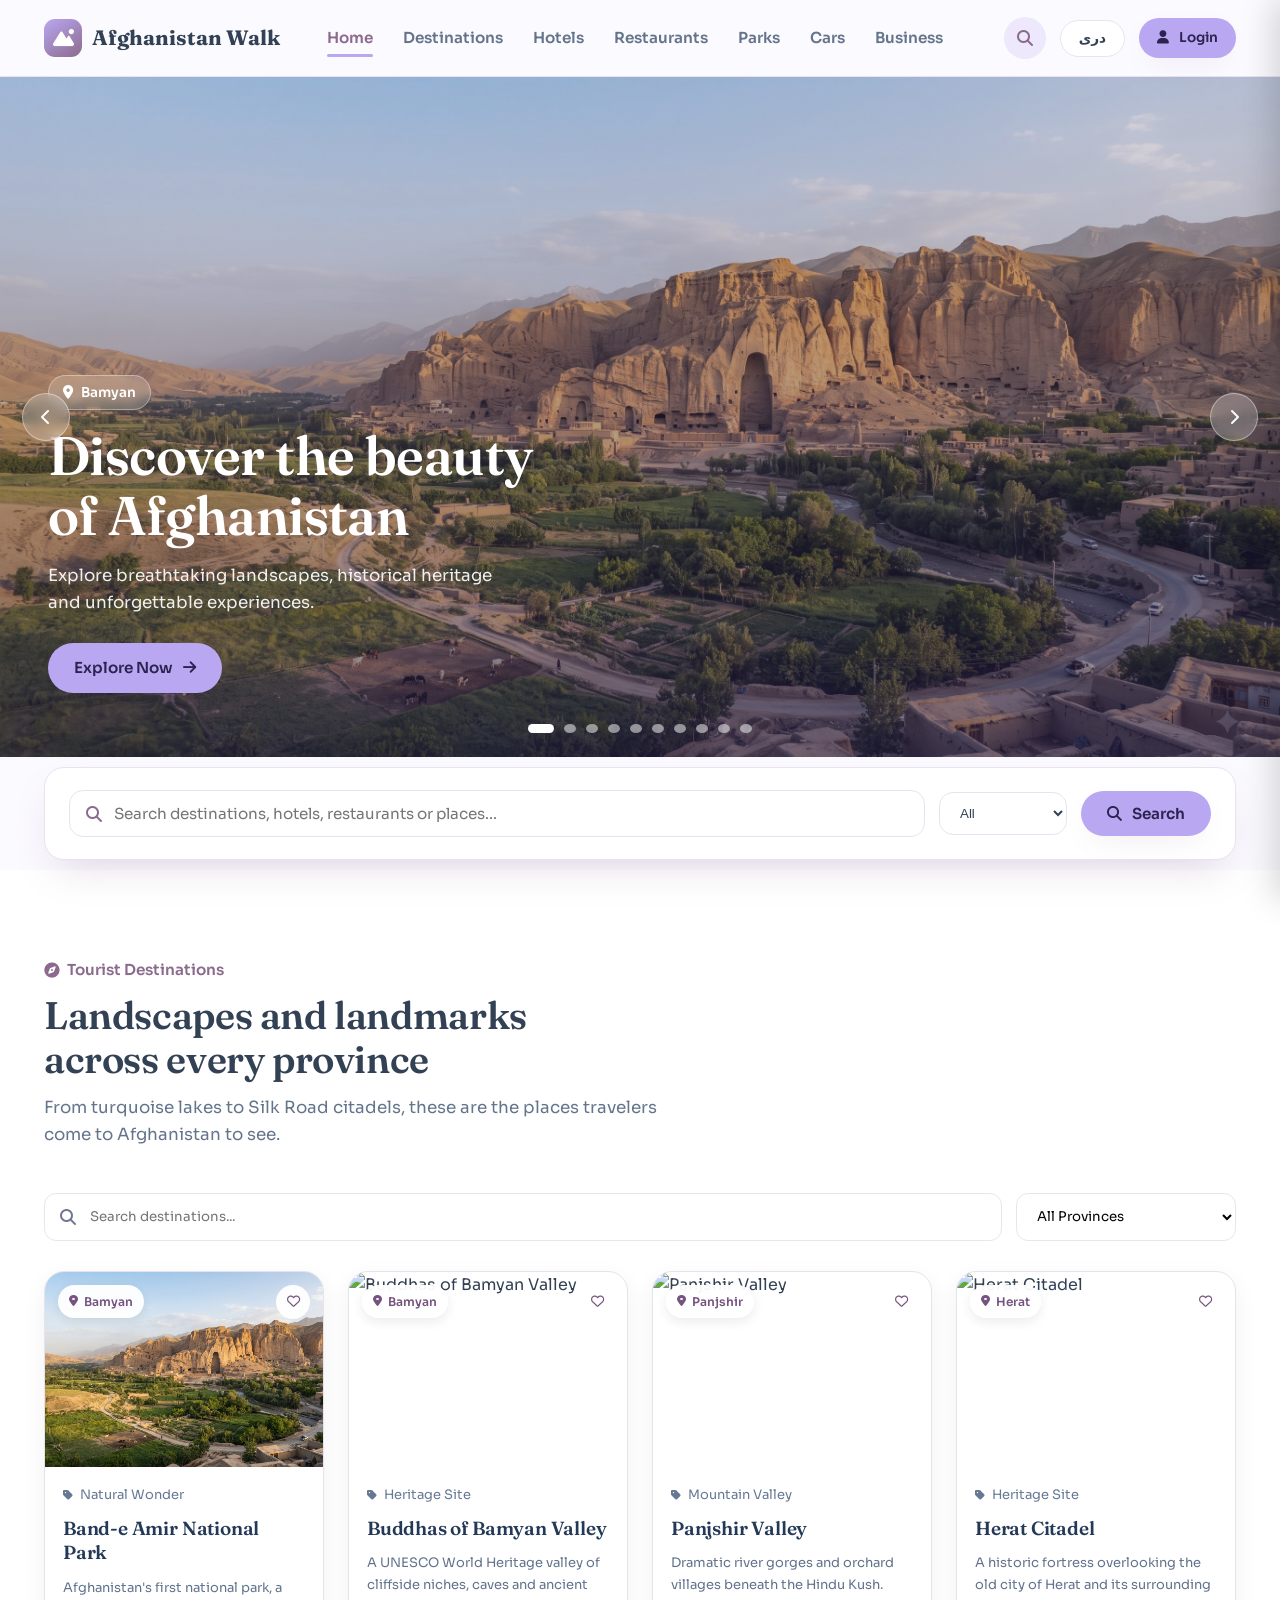
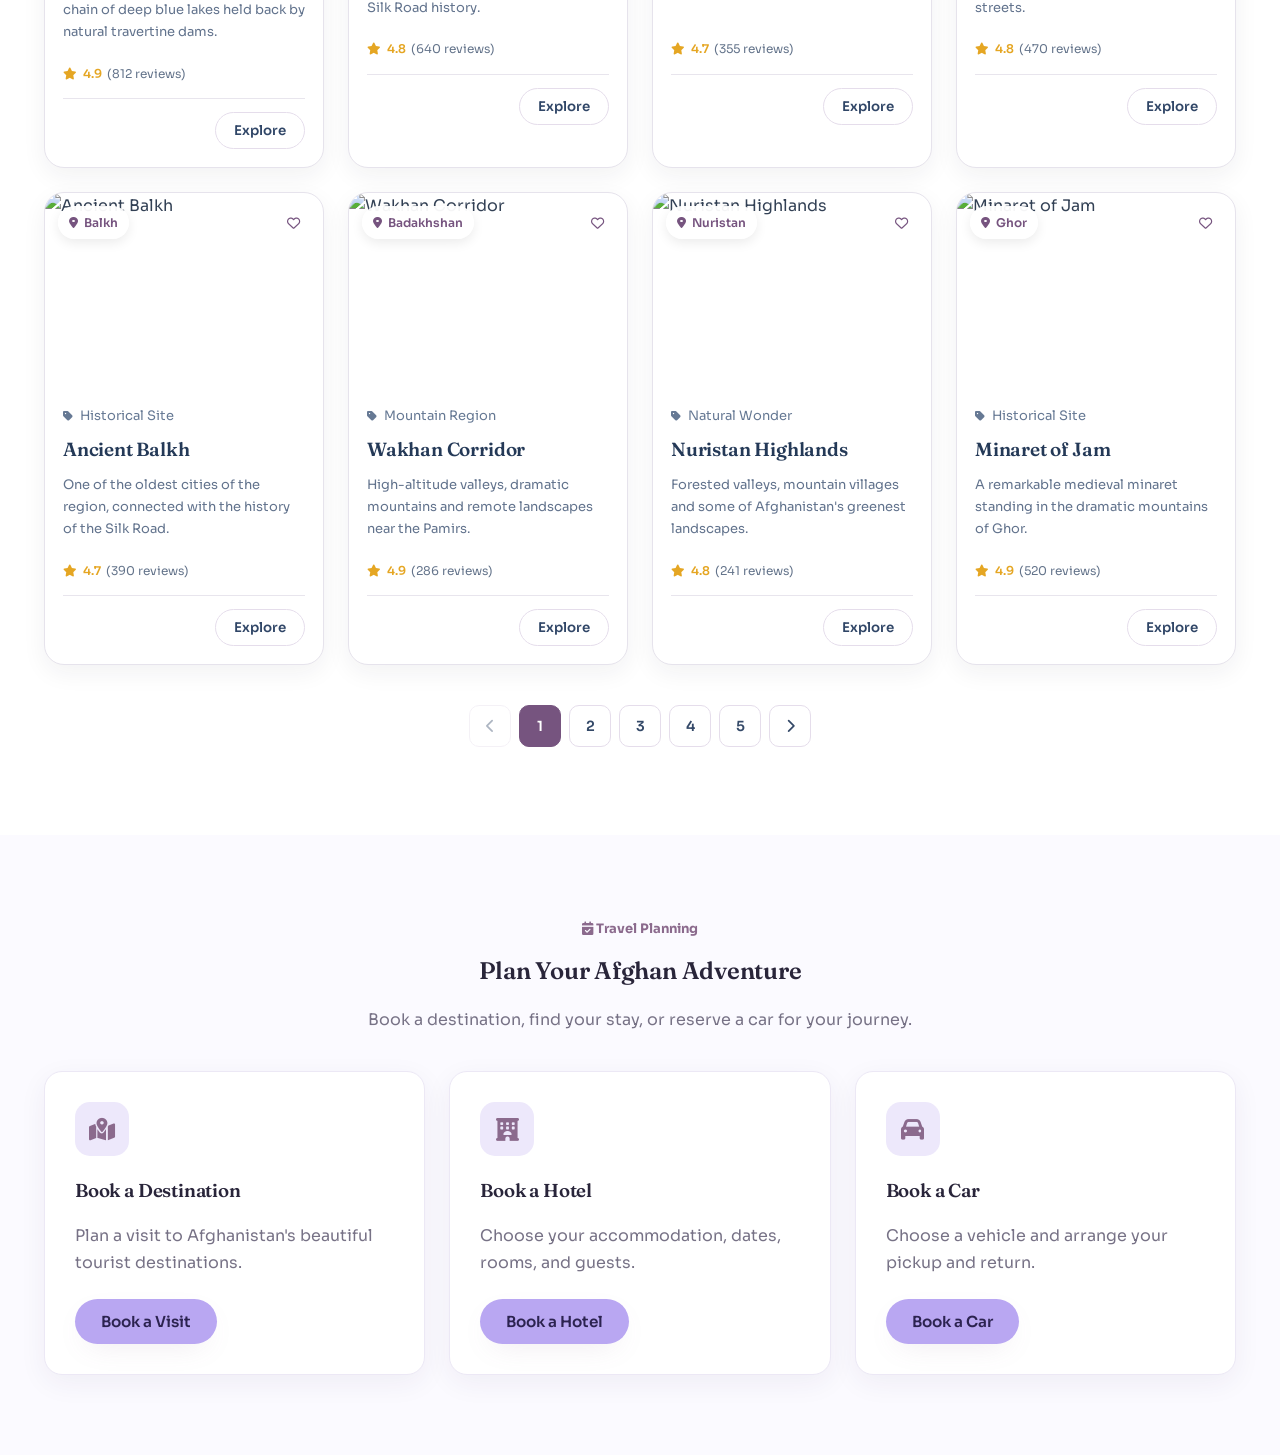
==== commit efd19ee0: "Add booking section and modal functionality; implement booking form and related styles" ====
--- a/index.html
+++ b/index.html
@@ -19,6 +19,7 @@
   <link rel="stylesheet" href="css/quickSearch.css">
   <link rel="stylesheet" href="css/destination.css">
   <link rel="stylesheet" href="css/sitebar.css">
+  <link rel="stylesheet" href="css/booking.css">
 </head>
 
 <body>
@@ -332,6 +333,203 @@
 
       </div>
     </section>
+
+    <section class="booking-section" id="booking">
+      <div class="container">
+        <div class="booking-heading">
+          <span class="booking-eyebrow">
+            <i class="fa-solid fa-calendar-check"></i>
+            Travel Planning
+          </span>
+          <h2>Plan Your Afghan Adventure</h2>
+          <p>Book a destination, find your stay, or reserve a car for your journey.</p>
+        </div>
+
+        <div class="booking-options">
+          <article class="booking-card">
+            <div class="booking-icon">
+              <i class="fa-solid fa-map-location-dot"></i>
+            </div>
+            <h3>Book a Destination</h3>
+            <p>Plan a visit to Afghanistan's beautiful tourist destinations.</p>
+            <button class="btn btn-primary" data-booking-type="destination">
+              Book a Visit
+            </button>
+          </article>
+
+          <article class="booking-card">
+            <div class="booking-icon">
+              <i class="fa-solid fa-hotel"></i>
+            </div>
+            <h3>Book a Hotel</h3>
+            <p>Choose your accommodation, dates, rooms, and guests.</p>
+            <button class="btn btn-primary" data-booking-type="hotel">
+              Book a Hotel
+            </button>
+          </article>
+
+          <article class="booking-card">
+            <div class="booking-icon">
+              <i class="fa-solid fa-car"></i>
+            </div>
+            <h3>Book a Car</h3>
+            <p>Choose a vehicle and arrange your pickup and return.</p>
+            <button class="btn btn-primary" data-booking-type="car">
+              Book a Car
+            </button>
+          </article>
+        </div>
+      </div>
+    </section>
+
+    <div class="booking-modal" id="booking-modal" hidden>
+      <div class="booking-dialog" role="dialog" aria-modal="true" aria-labelledby="booking-title">
+
+        <button type="button" class="booking-close" id="booking-close" aria-label="Close booking form">
+          <i class="fa-solid fa-xmark"></i>
+        </button>
+
+        <div class="booking-form-heading">
+          <span class="booking-eyebrow">Afghanistan Walk</span>
+          <h2 id="booking-title">Complete Your Booking</h2>
+          <p>Your account information will be used for this reservation.</p>
+        </div>
+
+        <form id="booking-form">
+          <div class="booking-user-info">
+            <div>
+              <label for="booking-name">Full Name</label>
+              <input id="booking-name" name="fullName" required autocomplete="name" maxlength="100">
+            </div>
+            <div>
+              <label for="booking-email">Email Address</label>
+              <input id="booking-email" name="email" type="email" required autocomplete="email" maxlength="254">
+            </div>
+          </div>
+
+          <div class="booking-field">
+            <label for="booking-phone">Phone Number</label>
+            <input id="booking-phone" name="phone" type="tel" required autocomplete="tel" maxlength="25">
+          </div>
+
+          <div id="destination-fields" hidden>
+            <div class="booking-field">
+              <label for="booking-destination">Destination</label>
+              <input id="booking-destination" name="destination" placeholder="e.g. Band-e Amir, Bamyan" maxlength="150">
+            </div>
+
+            <div class="booking-grid">
+              <div>
+                <label for="visit-date">Visit Date</label>
+                <input id="visit-date" name="visitDate" type="date">
+              </div>
+              <div>
+                <label for="visit-guests">Number of Visitors</label>
+                <input id="visit-guests" name="visitors" type="number" min="1" max="100" value="2">
+              </div>
+            </div>
+
+            <div class="booking-field">
+              <label for="visit-service">Additional Service</label>
+              <select id="visit-service" name="visitService">
+                <option value="none">No additional service</option>
+                <option value="guide">Tour Guide</option>
+                <option value="transport">Transportation</option>
+                <option value="guide-transport">Guide and Transportation</option>
+              </select>
+            </div>
+          </div>
+
+          <div id="hotel-fields" hidden>
+            <div class="booking-field">
+              <label for="booking-hotel">Hotel Name or Location</label>
+              <input id="booking-hotel" name="hotel" placeholder="Enter hotel name or city" maxlength="150">
+            </div>
+
+            <div class="booking-grid">
+              <div>
+                <label for="hotel-checkin">Check-in</label>
+                <input id="hotel-checkin" name="checkIn" type="date">
+              </div>
+              <div>
+                <label for="hotel-checkout">Check-out</label>
+                <input id="hotel-checkout" name="checkOut" type="date">
+              </div>
+              <div>
+                <label for="hotel-rooms">Rooms</label>
+                <input id="hotel-rooms" name="rooms" type="number" min="1" max="20" value="1">
+              </div>
+              <div>
+                <label for="hotel-guests">Guests</label>
+                <input id="hotel-guests" name="guests" type="number" min="1" max="50" value="2">
+              </div>
+            </div>
+          </div>
+
+          <div id="car-fields" hidden>
+            <div class="booking-field">
+              <label for="car-type">Vehicle Type</label>
+              <select id="car-type" name="carType">
+                <option value="economy">Economy Car</option>
+                <option value="sedan">Sedan</option>
+                <option value="suv">SUV / 4x4</option>
+                <option value="van">Van / Minibus</option>
+                <option value="with-driver">Car with Driver</option>
+              </select>
+            </div>
+
+            <div class="booking-field">
+              <label for="car-pickup">Pickup Location</label>
+              <input id="car-pickup" name="pickup" placeholder="Enter pickup address" maxlength="200">
+            </div>
+
+            <div class="booking-field">
+              <label for="car-return-location">Return Location</label>
+              <input id="car-return-location" name="returnLocation" placeholder="Enter return address" maxlength="200">
+            </div>
+
+            <div class="booking-grid">
+              <div>
+                <label for="car-start">Pickup Date</label>
+                <input id="car-start" name="pickupDate" type="date">
+              </div>
+              <div>
+                <label for="car-end">Return Date</label>
+                <input id="car-end" name="returnDate" type="date">
+              </div>
+              <div>
+                <label for="car-time">Pickup Time</label>
+                <input id="car-time" name="pickupTime" type="time">
+              </div>
+            </div>
+
+            <div class="booking-field">
+              <label for="car-passengers">Number of Passengers</label>
+              <input id="car-passengers" name="passengers" type="number" min="1" max="30" value="2">
+            </div>
+          </div>
+
+          <div class="booking-field">
+            <label for="booking-notes">Additional Notes (Optional)</label>
+            <textarea id="booking-notes" name="notes" rows="3" maxlength="1000"
+              placeholder="Any special requests or additional information..."></textarea>
+          </div>
+
+          <p class="booking-notice">
+            Submitting this form creates a booking request. It does not confirm
+            availability or guarantee a reservation.
+          </p>
+
+          <div id="booking-message" class="booking-message" role="status" aria-live="polite"></div>
+
+          <button class="btn btn-primary booking-submit" type="submit">
+            <i class="fa-solid fa-calendar-check"></i>
+            Submit Booking Request
+          </button>
+        </form>
+      </div>
+    </div>
+
   </main>
 </body>
 <script src="js/slider.js"></script>
--- a/css/booking.css
+++ b/css/booking.css
@@ -0,0 +1,239 @@
+
+.booking-section {
+  padding: 80px 0;
+  background: #fbfaff;
+}
+
+.booking-heading {
+  text-align: center;
+  max-width: 650px;
+  margin: 0 auto 38px;
+}
+
+.booking-eyebrow {
+  display: inline-block;
+  color: #8b6a8d;
+  font-size: 13px;
+  font-weight: 700;
+  margin-bottom: 12px;
+}
+
+.booking-heading h2,
+.booking-form-heading h2 {
+  color: #29253a;
+  font-family: "Fraunces", serif;
+  margin: 0 0 12px;
+}
+
+.booking-heading p,
+.booking-form-heading p {
+  color: #777286;
+  line-height: 1.7;
+}
+
+.booking-options {
+  display: grid;
+  grid-template-columns: repeat(3, minmax(0, 1fr));
+  gap: 24px;
+}
+
+.booking-card {
+  background: #fff;
+  padding: 30px;
+  border: 1px solid #ece8f5;
+  border-radius: 18px;
+  box-shadow: 0 8px 28px rgba(55, 40, 85, 0.06);
+  transition: transform 0.25s, box-shadow 0.25s;
+}
+
+.booking-card:hover {
+  transform: translateY(-5px);
+  box-shadow: 0 14px 35px rgba(55, 40, 85, 0.11);
+}
+
+.booking-icon {
+  width: 54px;
+  height: 54px;
+  display: grid;
+  place-items: center;
+  border-radius: 15px;
+  background: #ede8fb;
+  color: #8b6a8d;
+  font-size: 23px;
+  margin-bottom: 20px;
+}
+
+.booking-card h3 {
+  color: #29253a;
+  margin: 0 0 10px;
+}
+
+.booking-card p {
+  min-height: 52px;
+  color: #777286;
+  line-height: 1.7;
+  margin-bottom: 22px;
+}
+
+.booking-modal[hidden],
+.booking-modal [hidden] {
+  display: none !important;
+}
+
+.booking-modal {
+  position: fixed;
+  inset: 0;
+  z-index: 2000;
+  display: flex;
+  align-items: center;
+  justify-content: center;
+  padding: 20px;
+  background: rgba(25, 20, 40, 0.65);
+  backdrop-filter: blur(5px);
+}
+
+.booking-dialog {
+  position: relative;
+  width: 100%;
+  max-width: 700px;
+  max-height: 90vh;
+  overflow-y: auto;
+  padding: 35px;
+  border-radius: 22px;
+  background: #fff;
+  box-shadow: 0 25px 80px rgba(0, 0, 0, 0.2);
+}
+
+.booking-close {
+  position: absolute;
+  top: 18px;
+  right: 18px;
+  width: 38px;
+  height: 38px;
+  border: 0;
+  border-radius: 50%;
+  background: #f2eff9;
+  color: #5e536e;
+  font-size: 18px;
+  cursor: pointer;
+}
+
+.booking-form-heading {
+  margin-bottom: 26px;
+  padding-right: 25px;
+}
+
+.booking-form-heading h2 {
+  font-size: 28px;
+}
+
+.booking-user-info,
+.booking-grid {
+  display: grid;
+  grid-template-columns: repeat(2, minmax(0, 1fr));
+  gap: 18px;
+  margin-bottom: 18px;
+}
+
+.booking-field {
+  margin-bottom: 18px;
+}
+
+.booking-dialog label {
+  display: block;
+  margin-bottom: 8px;
+  color: #403a51;
+  font-size: 13px;
+  font-weight: 600;
+}
+
+.booking-dialog input,
+.booking-dialog select,
+.booking-dialog textarea {
+  display: block;
+  width: 100%;
+  min-width: 0;
+  padding: 12px 14px;
+  border: 1px solid #e4dfef;
+  border-radius: 10px;
+  background: #fff;
+  color: #302b40;
+  font: inherit;
+  outline: none;
+  transition: border-color 0.2s, box-shadow 0.2s;
+}
+
+.booking-dialog input:focus,
+.booking-dialog select:focus,
+.booking-dialog textarea:focus {
+  border-color: #8b6a8d;
+  box-shadow: 0 0 0 3px rgba(139, 106, 141, 0.12);
+}
+
+.booking-dialog textarea {
+  resize: vertical;
+}
+
+.booking-notice {
+  padding: 13px;
+  border-radius: 10px;
+  background: #f7f4fc;
+  color: #6c627b;
+  font-size: 12px;
+  line-height: 1.7;
+}
+
+.booking-message {
+  margin: 12px 0;
+  font-size: 14px;
+  line-height: 1.6;
+}
+
+.booking-message:empty {
+  display: none;
+}
+
+.booking-message.error {
+  color: #b42318;
+}
+
+.booking-message.success {
+  color: #18794e;
+}
+
+.booking-submit {
+  width: 100%;
+  justify-content: center;
+  margin-top: 8px;
+}
+
+@media (max-width: 800px) {
+  .booking-options {
+    grid-template-columns: 1fr;
+  }
+
+  .booking-card p {
+    min-height: auto;
+  }
+}
+
+@media (max-width: 520px) {
+  .booking-section {
+    padding: 55px 0;
+  }
+
+  .booking-dialog {
+    padding: 25px 18px;
+    border-radius: 16px;
+  }
+
+  .booking-form-heading h2 {
+    font-size: 23px;
+  }
+
+  .booking-user-info,
+  .booking-grid {
+    grid-template-columns: 1fr;
+    gap: 12px;
+  }
+}
